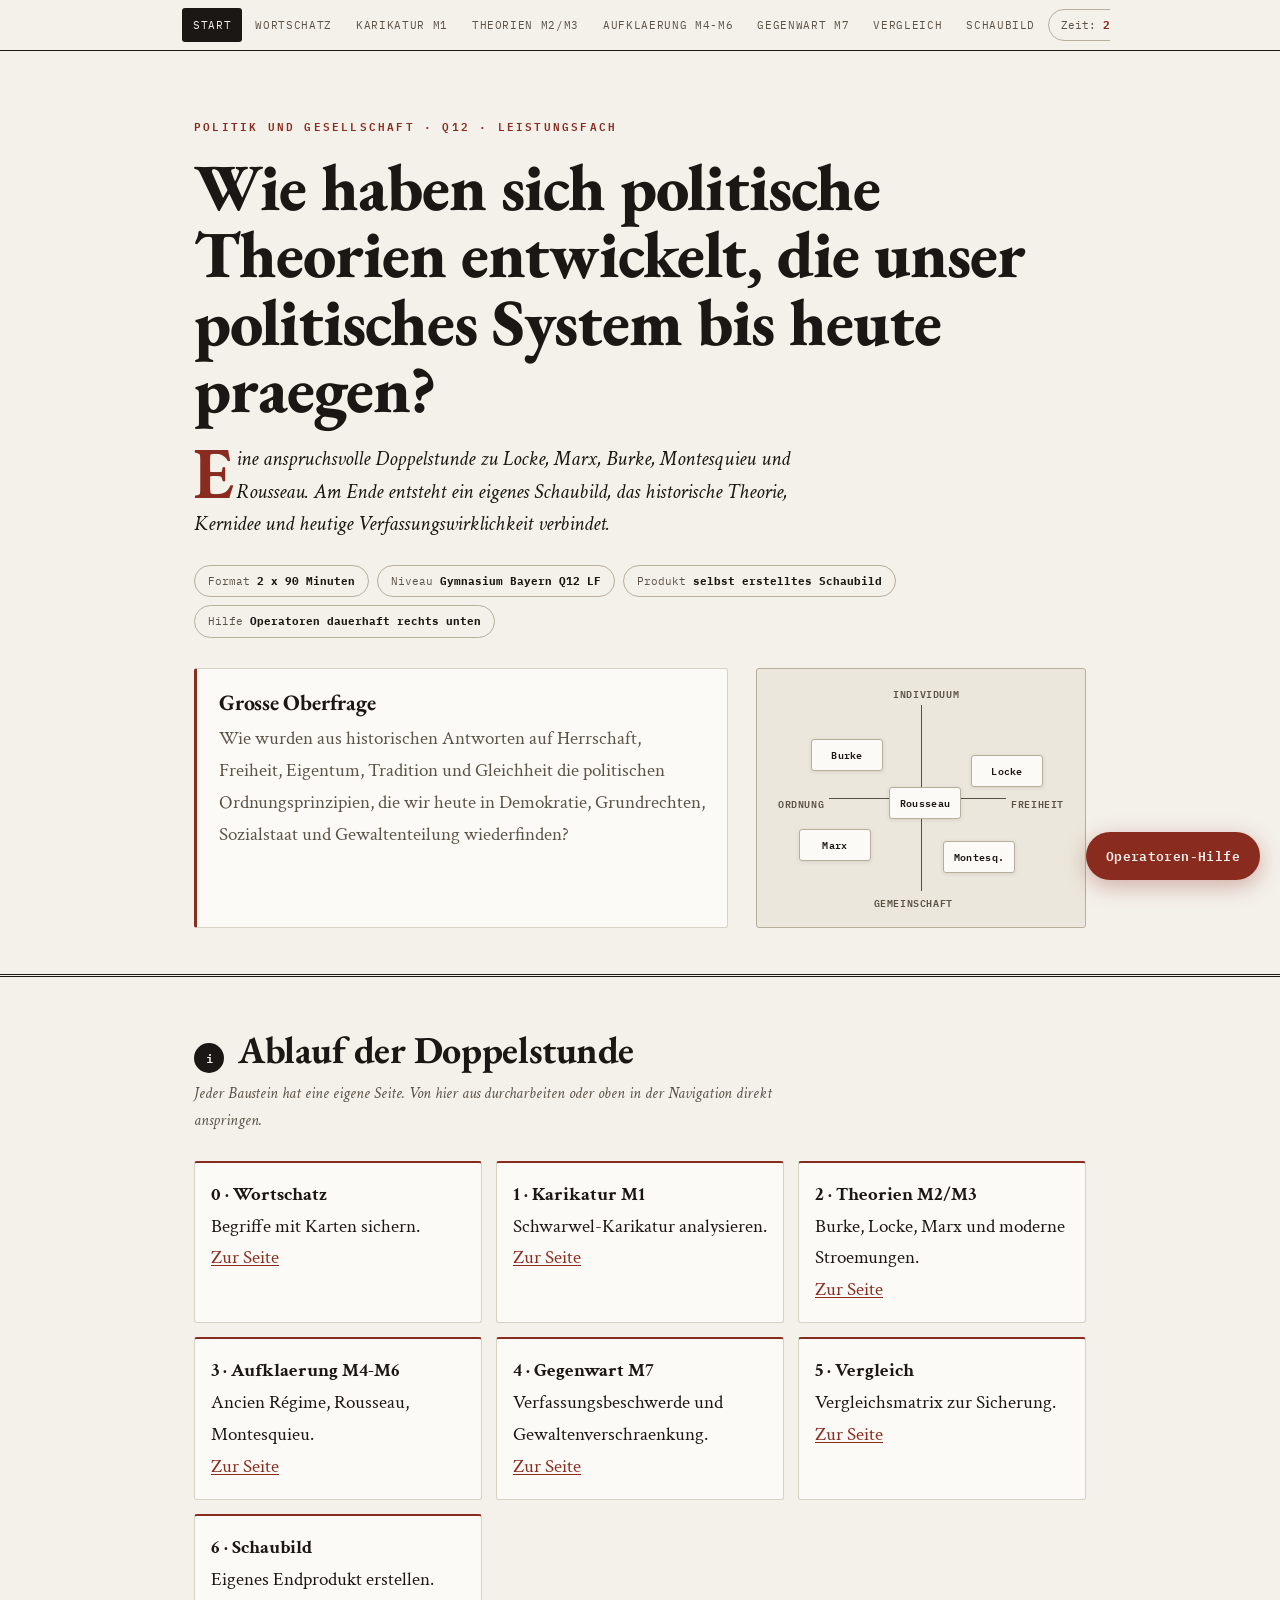
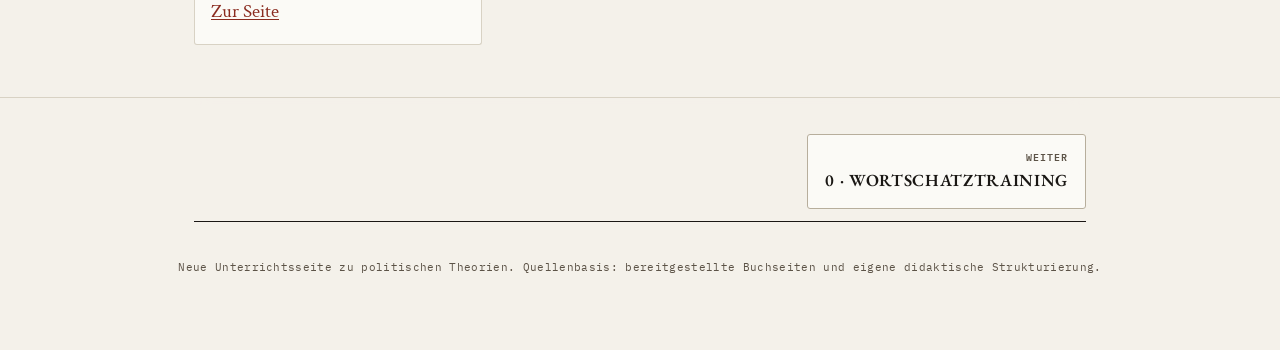
==== index.html @ 1f6deed0 "Add Schulbuch-based student tasks (M1-M7) and fix vocab flip Content: - Rebuild theory pages around " ====
<!DOCTYPE html>
<html lang="de">
<head>
<meta charset="UTF-8">
<meta name="viewport" content="width=device-width, initial-scale=1.0">
<link rel="preconnect" href="https://fonts.googleapis.com">
<link rel="preconnect" href="https://fonts.gstatic.com" crossorigin>
<link rel="stylesheet" href="https://fonts.googleapis.com/css2?family=Archivo:wght@500;600;700;800&family=Spectral:ital,wght@0,400;0,500;0,600;1,400&family=IBM+Plex+Mono:wght@400;500;600&display=swap">
<link rel="stylesheet" href="css/style.css">
<title>Politische Theorien - Start</title>
</head>
<body>
<div id="progress"></div>

<button class="op-toggle" id="opToggle" aria-expanded="false" aria-controls="opPanel">Operatoren-Hilfe</button>
<div class="op-panel" id="opPanel" role="dialog" aria-label="Operatoren-Hilfe">
  <button class="op-close" id="opClose" aria-label="Operatoren-Hilfe schließen">x</button>
  <h4>Operatoren: Was soll ich tun?</h4>
  <p class="op-intro">AFB I fragt Wissen ab, AFB II verlangt Erklaeren und Anwenden, AFB III verlangt ein begruendetes Urteil.</p>
  <div id="opList"></div>
</div>

<nav aria-label="Seitennavigation">
  <div class="nav-inner">
    <a href="index.html">Start</a>
    <a href="wortschatz.html">Wortschatz</a>
    <a href="aufhaenger.html">Karikatur M1</a>
    <a href="block1.html">Theorien M2/M3</a>
    <a href="aufklaerung.html">Aufklaerung M4-M6</a>
    <a href="block2.html">Gegenwart M7</a>
    <a href="vergleich.html">Vergleich</a>
    <a href="produkt.html">Schaubild</a>
    <span class="nav-clock">Zeit: <b>2 x 90 Min</b></span>
  </div>
</nav>

<header class="hero" id="start">
  <div class="wrap">
    <div class="eyebrow">Politik und Gesellschaft · Q12 · Leistungsfach</div>
    <h1>Wie haben sich politische Theorien entwickelt, die unser politisches System bis heute praegen?</h1>
    <p class="lede">Eine anspruchsvolle Doppelstunde zu Locke, Marx, Burke, Montesquieu und Rousseau. Am Ende entsteht ein eigenes Schaubild, das historische Theorie, Kernidee und heutige Verfassungswirklichkeit verbindet.</p>
    <div class="meta-row">
      <span class="chip">Format <b>2 x 90 Minuten</b></span>
      <span class="chip">Niveau <b>Gymnasium Bayern Q12 LF</b></span>
      <span class="chip">Produkt <b>selbst erstelltes Schaubild</b></span>
      <span class="chip">Hilfe <b>Operatoren dauerhaft rechts unten</b></span>
    </div>
    <div class="hero-grid">
      <div class="brief">
        <h2>Grosse Oberfrage</h2>
        <p>Wie wurden aus historischen Antworten auf Herrschaft, Freiheit, Eigentum, Tradition und Gleichheit die politischen Ordnungsprinzipien, die wir heute in Demokratie, Grundrechten, Sozialstaat und Gewaltenteilung wiederfinden?</p>
      </div>
      <div class="theory-compass" aria-label="Schaubild mit Spannungsfeldern politischer Theorie">
        <span class="axis x" aria-hidden="true"></span>
        <span class="axis y" aria-hidden="true"></span>
        <span class="axis-label left">Ordnung</span>
        <span class="axis-label right">Freiheit</span>
        <span class="axis-label top">Individuum</span>
        <span class="axis-label bottom">Gemeinschaft</span>
        <span class="thinker-dot dot-locke">Locke</span>
        <span class="thinker-dot dot-marx">Marx</span>
        <span class="thinker-dot dot-burke">Burke</span>
        <span class="thinker-dot dot-mont">Montesq.</span>
        <span class="thinker-dot dot-rousseau">Rousseau</span>
      </div>
    </div>
  </div>
</header>

<section id="ablauf">
  <div class="wrap">
    <div class="sec-head"><span class="sec-num">i</span><h2>Ablauf der Doppelstunde</h2></div>
    <p class="sec-sub">Jeder Baustein hat eine eigene Seite. Von hier aus durcharbeiten oder oben in der Navigation direkt anspringen.</p>
    <div class="product-list">
      <div><b>0 · Wortschatz</b><br>Begriffe mit Karten sichern.<br><a href="wortschatz.html">Zur Seite</a></div>
      <div><b>1 · Karikatur M1</b><br>Schwarwel-Karikatur analysieren.<br><a href="aufhaenger.html">Zur Seite</a></div>
      <div><b>2 · Theorien M2/M3</b><br>Burke, Locke, Marx und moderne Stroemungen.<br><a href="block1.html">Zur Seite</a></div>
      <div><b>3 · Aufklaerung M4-M6</b><br>Ancien Régime, Rousseau, Montesquieu.<br><a href="aufklaerung.html">Zur Seite</a></div>
      <div><b>4 · Gegenwart M7</b><br>Verfassungsbeschwerde und Gewaltenverschraenkung.<br><a href="block2.html">Zur Seite</a></div>
      <div><b>5 · Vergleich</b><br>Vergleichsmatrix zur Sicherung.<br><a href="vergleich.html">Zur Seite</a></div>
      <div><b>6 · Schaubild</b><br>Eigenes Endprodukt erstellen.<br><a href="produkt.html">Zur Seite</a></div>
    </div>
  </div>
</section>

<div class="wrap">
  <nav class="page-nav" aria-label="Seitenwechsel">
    <a class="next" href="wortschatz.html"><span class="pn-dir">Weiter</span><span class="pn-title">0 · Wortschatztraining</span></a>
  </nav>
</div>

<footer>
  Neue Unterrichtsseite zu politischen Theorien. Quellenbasis: bereitgestellte Buchseiten und eigene didaktische Strukturierung.
</footer>

<script src="js/main.js"></script>
</body>
</html>
---- css/style.css ----
@import url('https://fonts.googleapis.com/css2?family=EB+Garamond:ital,wght@0,400;0,500;0,600;0,700;0,800;1,400;1,500&family=Crimson+Text:ital,wght@0,400;0,600;0,700;1,400;1,600&family=IBM+Plex+Mono:wght@400;500;600&display=swap');

:root{
  /* Editorial Magazine — warm broadsheet palette */
  --paper:#f4f1ea;      /* newsprint cream */
  --blatt:#fbfaf6;      /* card white, warm */
  --ink:#1a1714;        /* warm near-black */
  --ink-soft:#5c5347;   /* warm muted (>=6:1 on paper) */
  --line:#d8d2c4;       /* hairline */
  --line-strong:#b7ae9c;
  --accent:#8a2b1f;     /* oxblood — editorial gravitas */
  --accent-soft:#a8574a;
  --steel:#2f2a24;      /* warm dark for tags */
  --dienst:#234a7a;     /* deep editorial blue — focus/info */
  --ok:#2f6146;
  --warn:#7a5a18;
  --shadow:rgba(26,23,20,.10);
  --r:3px;              /* crisp editorial radius */
  --r-lg:5px;
  --ease-out:cubic-bezier(.23,1,.32,1);
  --ease-in-out:cubic-bezier(.77,0,.175,1);
  --font-display:"EB Garamond",Georgia,"Times New Roman",serif;
  --font-body:"Crimson Text","EB Garamond",Georgia,serif;
  --font-mono:"IBM Plex Mono",ui-monospace,Menlo,monospace;
}
*{box-sizing:border-box}
html{scroll-behavior:smooth}
body{
  margin:0;
  background:var(--paper);
  color:var(--ink);
  font-family:var(--font-body);
  font-size:19px;
  line-height:1.68;
  -webkit-font-smoothing:antialiased;
  text-rendering:optimizeLegibility;
}
h1,h2,h3,h4{font-family:var(--font-display);font-weight:700}
button,nav,.chip,.eyebrow,.q-meta,.phase-tag,.mini-label,.operator-word{font-family:var(--font-mono)}
a{color:var(--accent);text-underline-offset:2px;text-decoration-thickness:1px}
a:focus-visible,button:focus-visible,textarea:focus-visible{outline:3px solid var(--dienst);outline-offset:3px}
.wrap{max-width:940px;margin:0 auto;padding:0 24px}
#progress{position:fixed;top:0;left:0;width:100%;height:3px;background:var(--accent);transform:scaleX(0);transform-origin:left;z-index:200}

nav{
  position:sticky;
  top:0;
  z-index:120;
  background:rgba(244,241,234,.94);
  backdrop-filter:blur(8px);
  border-bottom:1px solid var(--ink);
}
.nav-inner{max-width:940px;margin:0 auto;display:flex;gap:2px;overflow-x:auto;padding:8px 12px;align-items:center}
nav a{font-size:11px;letter-spacing:.06em;text-transform:uppercase;text-decoration:none;color:var(--ink-soft);white-space:nowrap;padding:8px 11px;border-radius:var(--r)}
nav a:hover{background:#eae5da;color:var(--ink)}
nav a.active{background:var(--ink);color:var(--paper)}
.nav-clock{margin-left:auto;border:1px solid var(--line-strong);border-radius:999px;padding:6px 12px;font-size:11px;color:var(--ink-soft);white-space:nowrap}
.nav-clock b{color:var(--accent)}

header.hero{padding:66px 0 46px;border-bottom:3px double var(--ink)}
.eyebrow{font-size:11px;letter-spacing:.2em;text-transform:uppercase;color:var(--accent);font-weight:600;margin-bottom:18px}
h1{font-size:clamp(38px,6.4vw,66px);line-height:1.02;letter-spacing:-.015em;margin:0 0 20px;font-weight:800;max-width:920px}
.lede{font-size:21px;line-height:1.55;color:var(--ink);max-width:660px;margin:0 0 24px;font-style:italic}
.lede::first-letter{initial-letter:2;-webkit-initial-letter:2;font-weight:700;font-style:normal;color:var(--accent);margin-right:.08em}
.meta-row{display:flex;flex-wrap:wrap;gap:8px;margin:24px 0}
.chip{font-size:11px;background:transparent;border:1px solid var(--line-strong);border-radius:999px;padding:6px 13px;color:var(--ink-soft)}
.chip b{color:var(--ink)}
.hero-grid{display:grid;grid-template-columns:minmax(0,1fr) 330px;gap:28px;align-items:stretch;margin-top:30px}
.brief{background:var(--blatt);border:1px solid var(--line);border-left:3px solid var(--accent);border-radius:var(--r);padding:22px}
.brief h2{font-size:22px;margin:0 0 8px}
.brief p{margin:0;color:var(--ink-soft)}
.theory-compass{
  background:#ece7dc;
  border:1px solid var(--line-strong);
  border-radius:var(--r);
  padding:18px;
  min-height:260px;
  position:relative;
}
.axis{position:absolute;background:var(--steel);opacity:.8}
.axis.x{left:36px;right:36px;top:50%;height:1px}
.axis.y{top:36px;bottom:36px;left:50%;width:1px}
.axis-label{position:absolute;font-family:var(--font-mono);font-size:10px;letter-spacing:.06em;text-transform:uppercase;font-weight:600;color:var(--ink-soft);background:#ece7dc;padding:2px 5px}
.axis-label.left{left:16px;top:48%}
.axis-label.right{right:16px;top:48%}
.axis-label.top{top:14px;left:40%}
.axis-label.bottom{bottom:14px;left:34%}
.thinker-dot{position:absolute;display:flex;align-items:center;justify-content:center;width:72px;height:32px;border-radius:var(--r);background:var(--blatt);border:1px solid var(--line-strong);font-family:var(--font-mono);font-size:10px;letter-spacing:.03em;font-weight:600;box-shadow:0 1px 4px var(--shadow)}
.dot-locke{right:42px;top:86px}
.dot-marx{left:42px;bottom:66px}
.dot-burke{left:54px;top:70px}
.dot-mont{right:70px;bottom:54px}
.dot-rousseau{left:132px;bottom:108px}

section{padding:52px 0;border-bottom:1px solid var(--line)}
.sec-head{display:flex;align-items:baseline;gap:14px;margin-bottom:8px}
.sec-num{font-family:var(--font-mono);font-weight:600;font-size:12px;color:var(--paper);background:var(--ink);border-radius:50%;width:30px;height:30px;display:inline-flex;align-items:center;justify-content:center;flex:0 0 auto}
h2{font-size:clamp(27px,4vw,38px);line-height:1.1;letter-spacing:-.01em;margin:0;font-weight:700}
.sec-sub{color:var(--ink-soft);font-size:16px;font-style:italic;margin:4px 0 26px;max-width:640px}
h3{font-size:22px;margin:30px 0 8px;font-weight:600}
p{margin:0 0 15px;max-width:68ch}
.pullquote{font-family:var(--font-display);font-style:italic;font-size:clamp(22px,3vw,30px);line-height:1.28;color:var(--ink);border-left:3px solid var(--accent);padding:4px 0 4px 22px;margin:26px 0;max-width:none}
.pullquote cite{display:block;font-style:normal;font-family:var(--font-mono);font-size:12px;letter-spacing:.04em;color:var(--ink-soft);margin-top:10px}
.source,.task,.product-box,.phase,.rubric{background:var(--blatt);border:1px solid var(--line);border-radius:var(--r);padding:22px;margin:22px 0}
.source{background:#ece7dc;border-left:3px solid var(--steel)}
.source-tag,.mini-label{display:inline-flex;align-items:center;gap:6px;font-size:10px;letter-spacing:.1em;text-transform:uppercase;font-weight:600;color:var(--paper);background:var(--steel);border-radius:var(--r);padding:3px 8px;margin-bottom:10px}
.source-tag.accent{background:var(--accent)}
.hook-grid{display:grid;grid-template-columns:1fr 1fr;gap:18px;margin:20px 0}
.hook-card{background:var(--blatt);border:1px solid var(--line);border-top:2px solid var(--accent);border-radius:var(--r);padding:18px}
.hook-card h3{font-size:19px;margin:0 0 6px}
.hook-card p{font-size:16px;color:var(--ink-soft)}

.vocab-grid{display:grid;grid-template-columns:repeat(auto-fit,minmax(220px,1fr));gap:12px;margin:20px 0}
.vcard{display:block;background:var(--blatt);border:1px solid var(--line);border-radius:var(--r);min-height:112px;cursor:pointer;perspective:900px}
.vcard-inner{display:block;position:relative;min-height:112px;transition:transform .45s var(--ease-in-out);transform-style:preserve-3d}
.vcard.flip .vcard-inner{transform:rotateY(180deg)}
.vface{position:absolute;inset:0;backface-visibility:hidden;padding:16px;display:flex;flex-direction:column;justify-content:center}
.vterm{font-family:var(--font-mono);font-weight:600;color:var(--steel)}
.vhint{font-family:var(--font-mono);font-size:12px;color:var(--ink-soft);margin-top:6px}
.vback{transform:rotateY(180deg);background:#ece7dc;border-radius:var(--r);font-size:15px}

.phase{display:grid;grid-template-columns:112px 1fr;gap:20px;align-items:flex-start}
.phase-time{font-family:var(--font-mono);font-weight:600;color:var(--paper);background:var(--accent);border-radius:var(--r);padding:10px;text-align:center}
.phase h3{margin:0 0 6px}
.phase p{font-size:16.5px;color:var(--ink-soft)}
.phase-tag{display:inline-block;background:#ece7dc;border:1px solid var(--line);border-radius:999px;padding:4px 9px;font-size:11px;font-weight:600;color:var(--ink-soft);margin:8px 6px 0 0}

.thinker-grid{display:grid;grid-template-columns:repeat(auto-fit,minmax(250px,1fr));gap:16px;margin:22px 0}
.thinker{background:var(--blatt);border:1px solid var(--line);border-radius:var(--r);padding:20px}
.thinker h3{margin:0 0 8px;font-size:20px}
.thinker ul{margin:0;padding-left:20px}
.thinker li{margin:6px 0;font-size:16px}
.claim{font-family:var(--font-mono);font-size:11px;font-weight:600;color:var(--paper);background:var(--dienst);border-radius:var(--r);padding:4px 8px;display:inline-block;margin-bottom:8px}

.task .q-meta{display:flex;gap:8px;align-items:center;flex-wrap:wrap;margin-bottom:10px}
.q-type{font-size:10px;letter-spacing:.1em;text-transform:uppercase;font-weight:600;color:var(--paper);background:var(--accent-soft);border-radius:var(--r);padding:3px 8px}
.q-type.afb3{background:var(--accent)}
.q-type.schaubild{background:var(--ok)}
.q-pts{font-size:12px;color:var(--ink-soft);font-family:var(--font-mono)}
.qtext{font-weight:600;font-size:19px;margin-bottom:12px}
.qtext .sub{display:block;font-weight:400;font-size:16px;color:var(--ink-soft);margin-top:4px;font-style:italic}
textarea{width:100%;min-height:112px;border:1px solid var(--line-strong);border-radius:var(--r);background:#fdfcf9;color:var(--ink);padding:12px;font:17px/1.55 var(--font-body);resize:vertical}
.ta-meter{font-family:var(--font-mono);font-size:12px;color:var(--ink-soft);display:flex;justify-content:space-between;gap:12px;margin-top:7px}
.ta-bar{height:4px;background:var(--line);border-radius:99px;overflow:hidden;flex:1;max-width:220px;margin-top:7px}
.ta-bar i{display:block;height:100%;background:var(--accent);transform:scaleX(0);transform-origin:left;transition:transform .2s var(--ease-out)}
.btn{border:1px solid var(--ink);border-radius:var(--r);background:var(--ink);color:var(--paper);font-family:var(--font-mono);font-size:12px;letter-spacing:.04em;font-weight:600;cursor:pointer;padding:11px 17px;margin-top:12px;min-height:44px;transition:transform .16s var(--ease-out),background-color .15s ease,color .15s ease}
.btn:hover{background:transparent;color:var(--ink)}
.btn:active:not(:disabled){transform:scale(.97)}
.btn:disabled{background:var(--line);border-color:var(--line);color:#8a8375;cursor:not-allowed}
.btn.ghost{background:transparent;color:var(--ink);border:1px solid var(--ink)}
.btn.ghost:hover{background:var(--ink);color:var(--paper)}
.reveal{display:none;margin-top:14px;border-top:1px dashed var(--line-strong);padding:14px;background:#f3efe6;border-radius:0 0 var(--r) var(--r);font-size:16px}
.reveal.show{display:block;animation:fade .25s var(--ease-out)}
.diff{border-top:1px dashed var(--line-strong);margin-top:14px;padding-top:12px}
.diff-row{display:flex;flex-wrap:wrap;gap:8px}
.diff-btn{border:1px solid var(--line-strong);background:#f3efe6;border-radius:var(--r);padding:9px 12px;min-height:44px;cursor:pointer;font-family:var(--font-mono);font-size:12px;font-weight:600;color:var(--steel)}
.diff-body{display:none;background:#ece7dc;border-radius:var(--r);padding:12px;margin-top:8px;font-size:15.5px}
.diff-body.show{display:block}

.matrix{overflow-x:auto;border:1px solid var(--line-strong);border-radius:var(--r);background:var(--blatt);margin:20px 0}
table{border-collapse:collapse;width:100%;min-width:760px;font-size:15px}
th,td{padding:12px 14px;border-bottom:1px solid var(--line);vertical-align:top;text-align:left}
th{font-family:var(--font-mono);font-size:11px;letter-spacing:.05em;text-transform:uppercase;background:#ece7dc;border-bottom:2px solid var(--ink)}
tr:last-child td{border-bottom:none}
td:first-child{font-family:var(--font-mono);font-weight:600;color:var(--accent)}

.product-box{border-color:var(--ok);border-left:3px solid var(--ok);background:#eef4ee}
.product-box h3{margin-top:0}
.product-list{display:grid;grid-template-columns:repeat(auto-fit,minmax(220px,1fr));gap:14px;margin:16px 0 0}
.product-list div{background:var(--blatt);border:1px solid var(--line);border-top:2px solid var(--accent);border-radius:var(--r);padding:16px}
.rubric-grid{display:grid;grid-template-columns:repeat(auto-fit,minmax(210px,1fr));gap:14px}
.rubric h3{margin-top:0}
.rubric-card{background:#ece7dc;border:1px solid var(--line);border-radius:var(--r);padding:16px}
.rubric-card b{font-family:var(--font-mono);color:var(--steel)}

.page-nav{display:flex;justify-content:space-between;gap:12px;flex-wrap:wrap;padding:36px 0 12px}
.page-nav a{display:inline-flex;flex-direction:column;gap:2px;text-decoration:none;border:1px solid var(--line-strong);border-radius:var(--r);background:var(--blatt);padding:13px 17px;min-width:180px;max-width:48%;transition:border-color .15s ease,background-color .15s ease}
.page-nav a:hover{border-color:var(--ink);background:#f3efe6}
.page-nav a.next{margin-left:auto;text-align:right;align-items:flex-end}
.page-nav .pn-dir{font-family:var(--font-mono);font-size:10px;font-weight:600;letter-spacing:.1em;text-transform:uppercase;color:var(--ink-soft)}
.page-nav .pn-title{font-family:var(--font-display);font-weight:600;font-size:17px;color:var(--ink)}

.op-toggle{position:fixed;right:20px;bottom:20px;z-index:180;background:var(--accent);color:var(--paper);border:none;border-radius:999px;padding:13px 20px;min-height:48px;font-weight:600;font-size:13px;letter-spacing:.03em;cursor:pointer;box-shadow:0 6px 22px rgba(138,43,31,.34);display:flex;align-items:center;gap:8px}
.op-toggle:active{transform:scale(.97)}
.op-panel{position:fixed;right:14px;bottom:78px;width:min(380px,calc(100vw - 28px));max-height:66vh;overflow:auto;background:var(--blatt);border:1px solid var(--line-strong);border-radius:var(--r-lg);box-shadow:0 12px 40px rgba(26,23,20,.26);padding:20px;z-index:170;display:none}
.op-panel.show{display:block;animation:popIn .2s var(--ease-out)}
.op-close{position:absolute;right:12px;top:10px;border:none;background:transparent;font-size:22px;line-height:1;cursor:pointer;color:var(--ink-soft)}
.op-panel h4{font-family:var(--font-display);font-size:19px;margin:0 32px 4px 0}
.op-intro{font-size:14px;color:var(--ink-soft);margin:0 0 12px}
.op-item{border-top:1px solid var(--line);padding:10px 0}
.op-name{font-family:var(--font-mono);font-weight:600;color:var(--accent);font-size:13px}
.op-afb{font-family:var(--font-mono);font-size:10px;background:var(--dienst);color:var(--paper);border-radius:var(--r);padding:2px 6px;margin-left:6px}
.op-def{font-size:14px;margin:4px 0 0}

footer{padding:36px 0 74px;text-align:center;color:var(--ink-soft);font-family:var(--font-mono);font-size:11px;letter-spacing:.03em}
@keyframes fade{from{opacity:0;transform:translateY(-4px)}to{opacity:1;transform:none}}
@keyframes popIn{from{opacity:0;transform:scale(.96)}to{opacity:1;transform:none}}
@media(max-width:760px){
  .wrap{padding:0 18px}
  body{font-size:18px}
  header.hero{padding:44px 0 34px}
  .hero-grid,.hook-grid,.phase{grid-template-columns:1fr}
  .theory-compass{min-height:300px}
  .phase-time{text-align:left}
  .op-toggle{left:16px;right:16px;justify-content:center}
  .op-panel{left:14px;right:14px;width:auto}
  .page-nav a{max-width:100%}
}
@media(prefers-reduced-motion:reduce){
  *{animation:none!important;transition:none!important;scroll-behavior:auto!important}
}
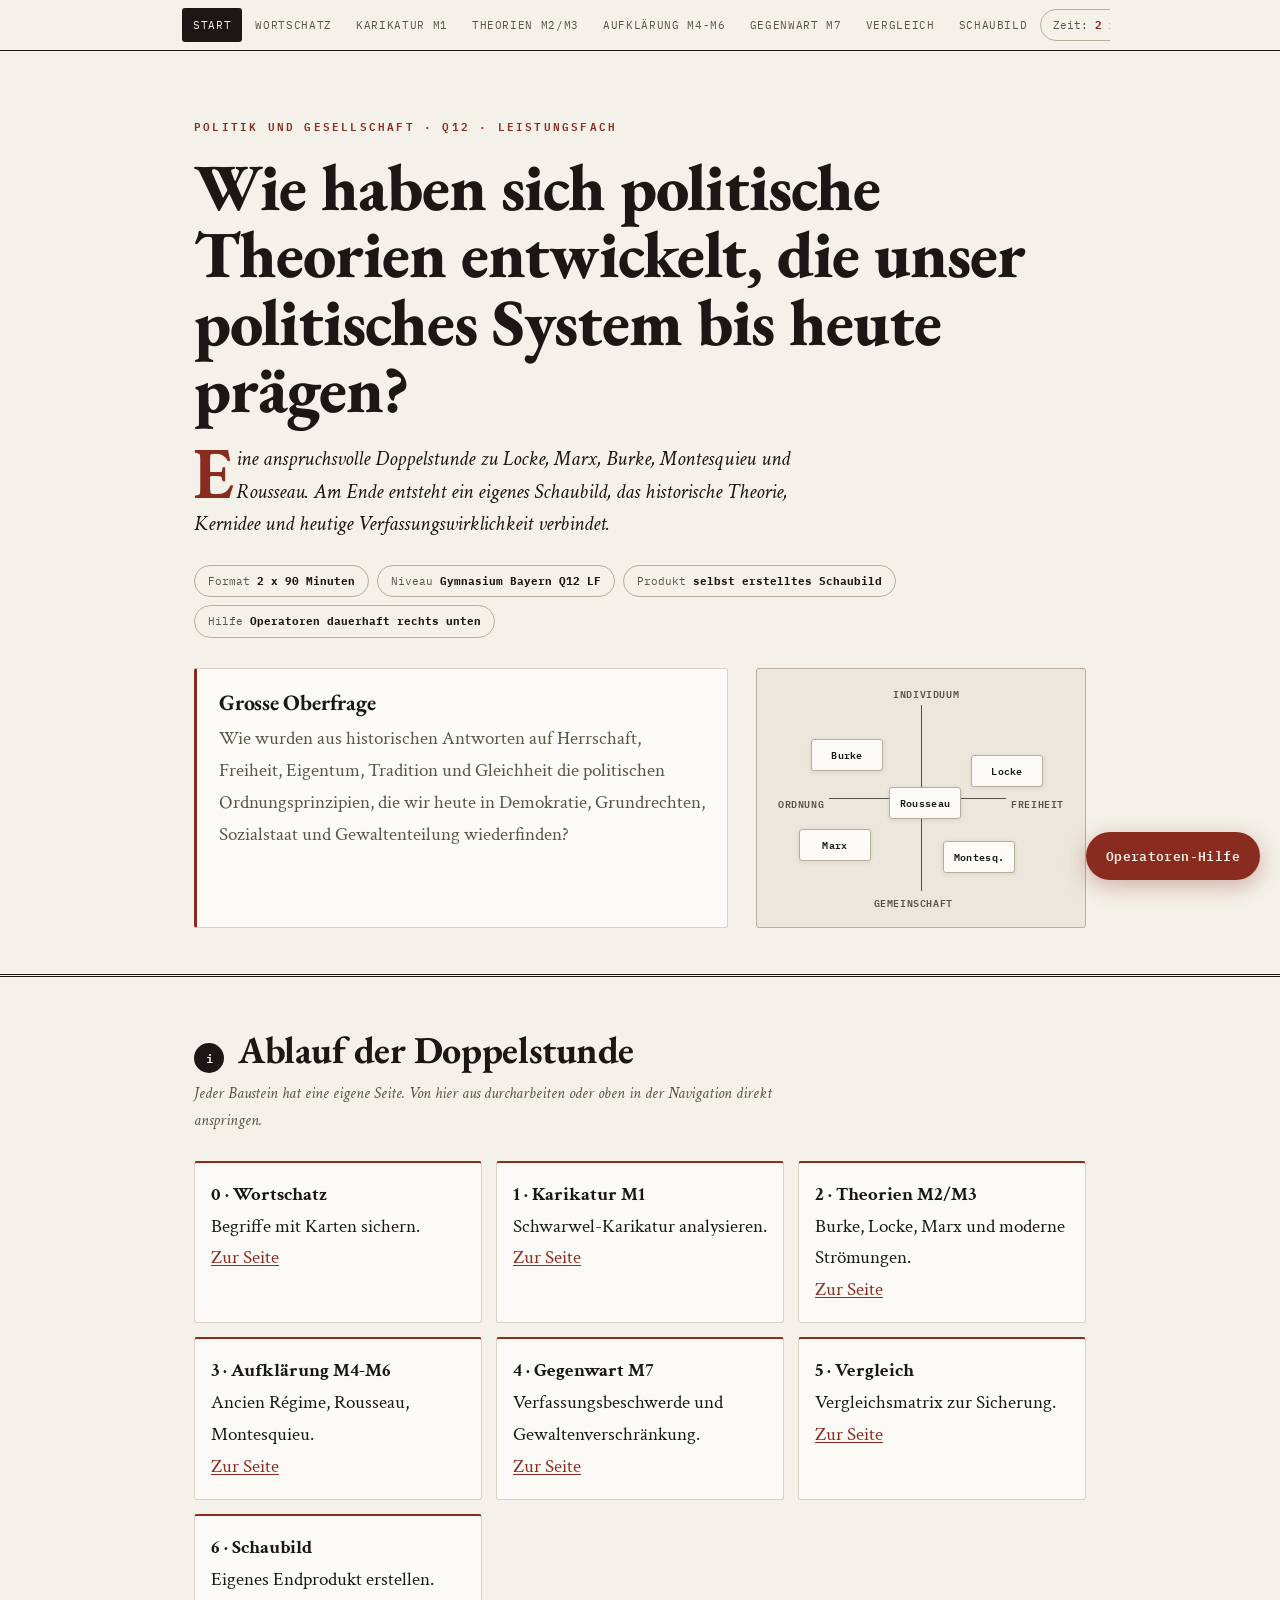
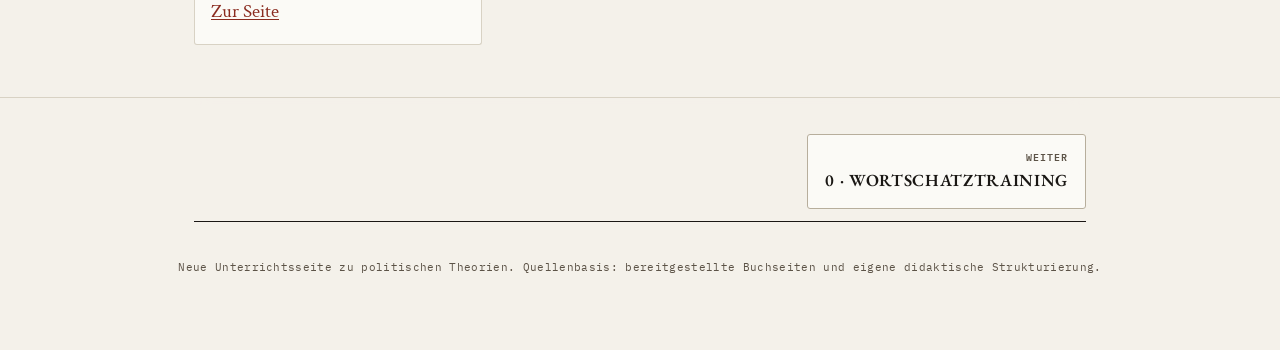
==== commit 19599a7f: "Add source images (M1-M7) cropped from book pages Cut caricature, theorist portraits, Occupy photo a" ====
--- a/index.html
+++ b/index.html
@@ -16,7 +16,7 @@
 <div class="op-panel" id="opPanel" role="dialog" aria-label="Operatoren-Hilfe">
   <button class="op-close" id="opClose" aria-label="Operatoren-Hilfe schließen">x</button>
   <h4>Operatoren: Was soll ich tun?</h4>
-  <p class="op-intro">AFB I fragt Wissen ab, AFB II verlangt Erklaeren und Anwenden, AFB III verlangt ein begruendetes Urteil.</p>
+  <p class="op-intro">AFB I fragt Wissen ab, AFB II verlangt Erklären und Anwenden, AFB III verlangt ein begründetes Urteil.</p>
   <div id="opList"></div>
 </div>
 
@@ -26,7 +26,7 @@
     <a href="wortschatz.html">Wortschatz</a>
     <a href="aufhaenger.html">Karikatur M1</a>
     <a href="block1.html">Theorien M2/M3</a>
-    <a href="aufklaerung.html">Aufklaerung M4-M6</a>
+    <a href="aufklaerung.html">Aufklärung M4-M6</a>
     <a href="block2.html">Gegenwart M7</a>
     <a href="vergleich.html">Vergleich</a>
     <a href="produkt.html">Schaubild</a>
@@ -37,7 +37,7 @@
 <header class="hero" id="start">
   <div class="wrap">
     <div class="eyebrow">Politik und Gesellschaft · Q12 · Leistungsfach</div>
-    <h1>Wie haben sich politische Theorien entwickelt, die unser politisches System bis heute praegen?</h1>
+    <h1>Wie haben sich politische Theorien entwickelt, die unser politisches System bis heute prägen?</h1>
     <p class="lede">Eine anspruchsvolle Doppelstunde zu Locke, Marx, Burke, Montesquieu und Rousseau. Am Ende entsteht ein eigenes Schaubild, das historische Theorie, Kernidee und heutige Verfassungswirklichkeit verbindet.</p>
     <div class="meta-row">
       <span class="chip">Format <b>2 x 90 Minuten</b></span>
@@ -74,9 +74,9 @@
     <div class="product-list">
       <div><b>0 · Wortschatz</b><br>Begriffe mit Karten sichern.<br><a href="wortschatz.html">Zur Seite</a></div>
       <div><b>1 · Karikatur M1</b><br>Schwarwel-Karikatur analysieren.<br><a href="aufhaenger.html">Zur Seite</a></div>
-      <div><b>2 · Theorien M2/M3</b><br>Burke, Locke, Marx und moderne Stroemungen.<br><a href="block1.html">Zur Seite</a></div>
-      <div><b>3 · Aufklaerung M4-M6</b><br>Ancien Régime, Rousseau, Montesquieu.<br><a href="aufklaerung.html">Zur Seite</a></div>
-      <div><b>4 · Gegenwart M7</b><br>Verfassungsbeschwerde und Gewaltenverschraenkung.<br><a href="block2.html">Zur Seite</a></div>
+      <div><b>2 · Theorien M2/M3</b><br>Burke, Locke, Marx und moderne Strömungen.<br><a href="block1.html">Zur Seite</a></div>
+      <div><b>3 · Aufklärung M4-M6</b><br>Ancien Régime, Rousseau, Montesquieu.<br><a href="aufklaerung.html">Zur Seite</a></div>
+      <div><b>4 · Gegenwart M7</b><br>Verfassungsbeschwerde und Gewaltenverschränkung.<br><a href="block2.html">Zur Seite</a></div>
       <div><b>5 · Vergleich</b><br>Vergleichsmatrix zur Sicherung.<br><a href="vergleich.html">Zur Seite</a></div>
       <div><b>6 · Schaubild</b><br>Eigenes Endprodukt erstellen.<br><a href="produkt.html">Zur Seite</a></div>
     </div>
--- a/css/style.css
+++ b/css/style.css
@@ -105,6 +105,14 @@
 .source{background:#ece7dc;border-left:3px solid var(--steel)}
 .source-tag,.mini-label{display:inline-flex;align-items:center;gap:6px;font-size:10px;letter-spacing:.1em;text-transform:uppercase;font-weight:600;color:var(--paper);background:var(--steel);border-radius:var(--r);padding:3px 8px;margin-bottom:10px}
 .source-tag.accent{background:var(--accent)}
+figure.q-fig{margin:22px 0;background:var(--blatt);border:1px solid var(--line);border-radius:var(--r);padding:14px}
+figure.q-fig img{display:block;width:100%;height:auto;border:1px solid var(--line);border-radius:var(--r);background:#fff}
+figure.q-fig.portrait{max-width:300px}
+figure.q-fig figcaption{font-family:var(--font-mono);font-size:11px;letter-spacing:.03em;color:var(--ink-soft);margin-top:9px;line-height:1.4}
+figure.q-fig figcaption b{color:var(--ink)}
+.fig-row{display:flex;gap:16px;flex-wrap:wrap;margin:22px 0}
+.fig-row figure.q-fig{flex:1;min-width:200px;margin:0}
+.fig-row figure.q-fig img{aspect-ratio:auto}
 .hook-grid{display:grid;grid-template-columns:1fr 1fr;gap:18px;margin:20px 0}
 .hook-card{background:var(--blatt);border:1px solid var(--line);border-top:2px solid var(--accent);border-radius:var(--r);padding:18px}
 .hook-card h3{font-size:19px;margin:0 0 6px}
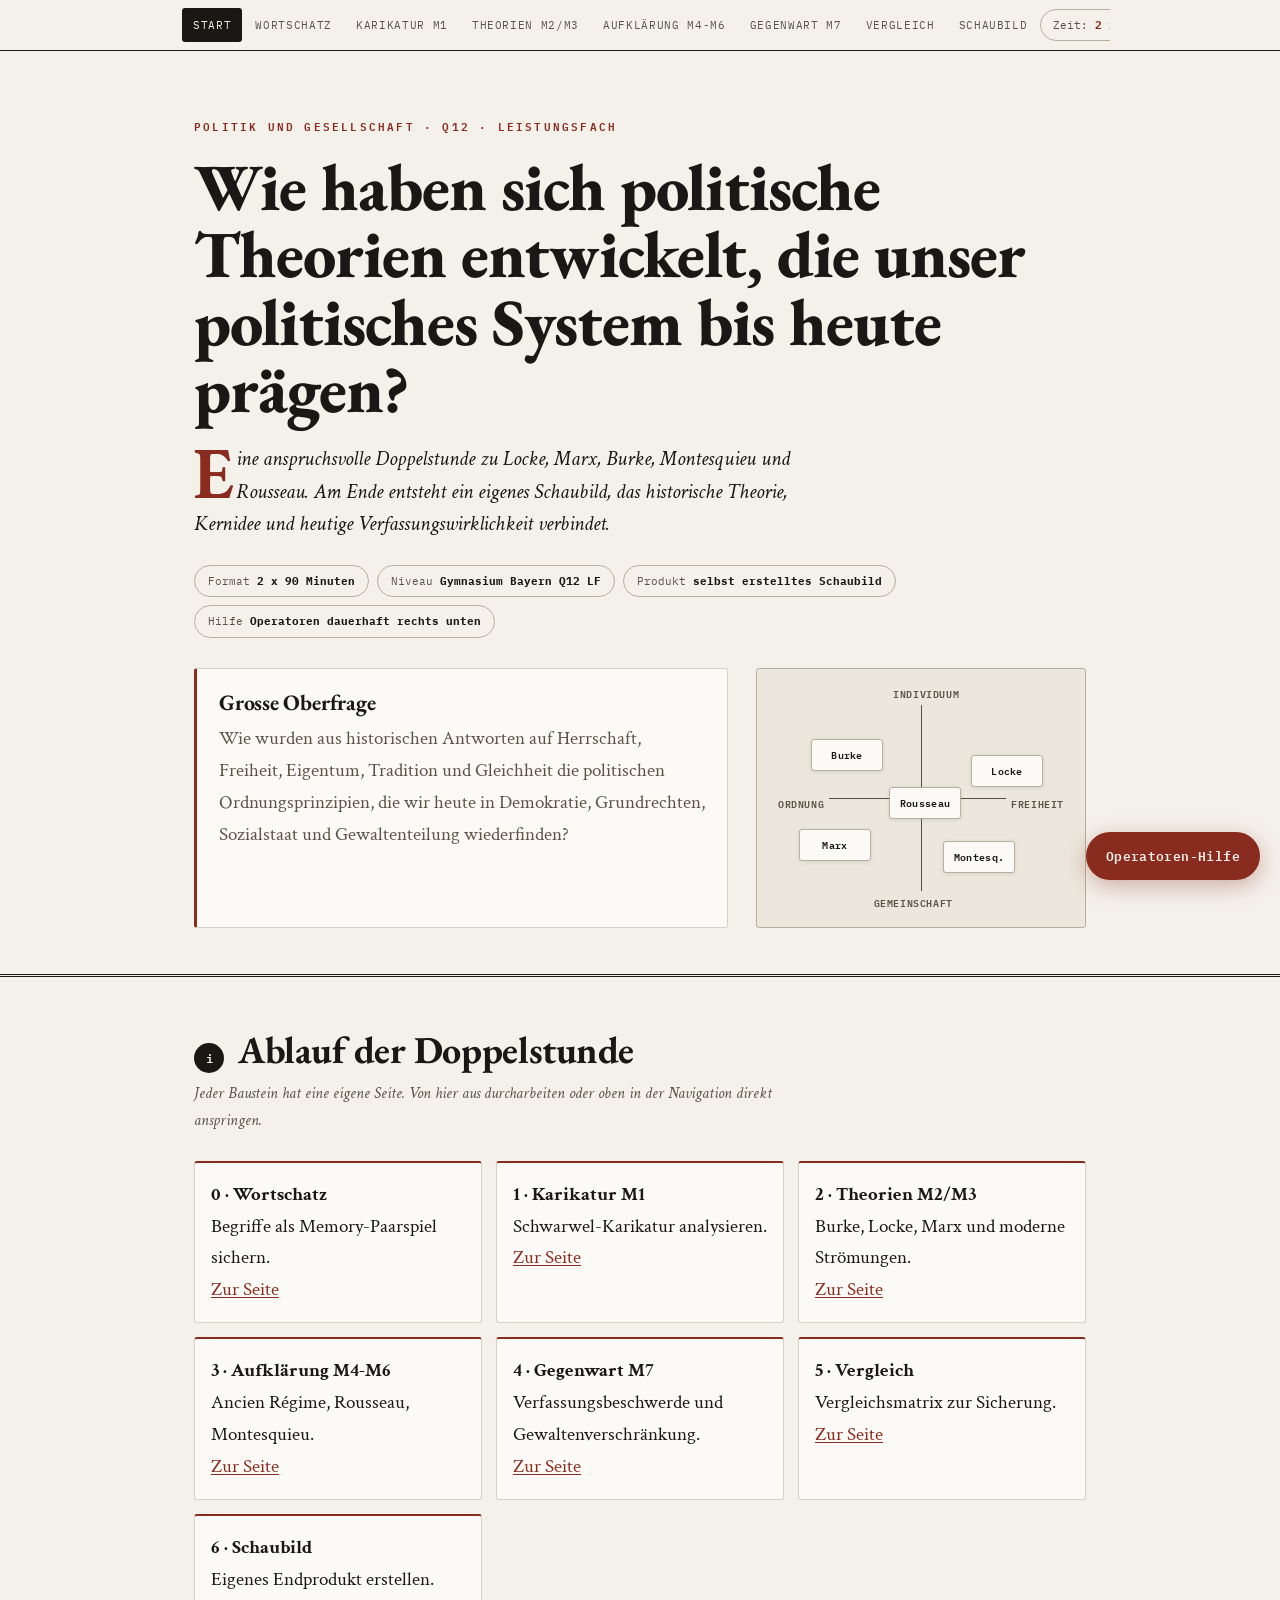
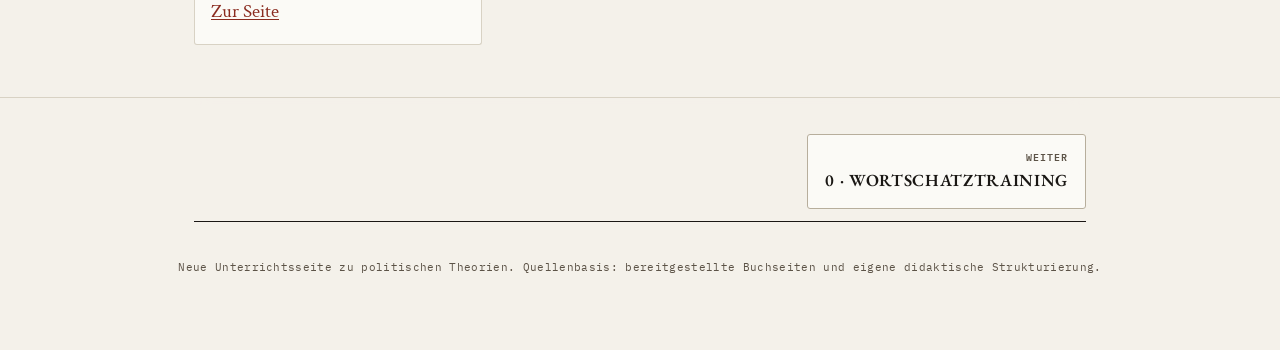
==== commit a8fb62d7: "Rework tasks: Memory vocab, page refs, solo work, speed-dating at end - Wortschatz: replace flip car" ====
--- a/index.html
+++ b/index.html
@@ -72,7 +72,7 @@
     <div class="sec-head"><span class="sec-num">i</span><h2>Ablauf der Doppelstunde</h2></div>
     <p class="sec-sub">Jeder Baustein hat eine eigene Seite. Von hier aus durcharbeiten oder oben in der Navigation direkt anspringen.</p>
     <div class="product-list">
-      <div><b>0 · Wortschatz</b><br>Begriffe mit Karten sichern.<br><a href="wortschatz.html">Zur Seite</a></div>
+      <div><b>0 · Wortschatz</b><br>Begriffe als Memory-Paarspiel sichern.<br><a href="wortschatz.html">Zur Seite</a></div>
       <div><b>1 · Karikatur M1</b><br>Schwarwel-Karikatur analysieren.<br><a href="aufhaenger.html">Zur Seite</a></div>
       <div><b>2 · Theorien M2/M3</b><br>Burke, Locke, Marx und moderne Strömungen.<br><a href="block1.html">Zur Seite</a></div>
       <div><b>3 · Aufklärung M4-M6</b><br>Ancien Régime, Rousseau, Montesquieu.<br><a href="aufklaerung.html">Zur Seite</a></div>
--- a/css/style.css
+++ b/css/style.css
@@ -127,6 +127,21 @@
 .vhint{font-family:var(--font-mono);font-size:12px;color:var(--ink-soft);margin-top:6px}
 .vback{transform:rotateY(180deg);background:#ece7dc;border-radius:var(--r);font-size:15px}
 
+/* Wortschatz-Memory */
+.mem-grid{display:grid;grid-template-columns:repeat(auto-fill,minmax(150px,1fr));gap:12px;margin:16px 0}
+.mcard{background:var(--blatt);border:1px solid var(--line);border-radius:var(--r);min-height:128px;cursor:pointer;perspective:900px}
+.mcard-inner{position:relative;display:block;width:100%;min-height:128px;transition:transform .4s var(--ease-in-out);transform-style:preserve-3d}
+.mcard.flip .mcard-inner{transform:rotateY(180deg)}
+.mface{position:absolute;inset:0;backface-visibility:hidden;padding:14px;display:flex;flex-direction:column;justify-content:center;border-radius:var(--r);overflow:auto}
+.mfront{align-items:center;font-family:var(--font-mono);font-weight:600;font-size:28px;color:var(--paper);background:var(--steel)}
+.mback{transform:rotateY(180deg);background:#ece7dc;font-size:13.5px;line-height:1.45}
+.mback.term{font-family:var(--font-mono);font-weight:600;font-size:17px;color:var(--accent);justify-content:flex-start}
+.mcard.done{cursor:default}
+.mcard.done .mback{box-shadow:inset 0 0 0 2px var(--ok)}
+.mem-status{font-family:var(--font-mono);font-size:14px;color:var(--ink-soft);margin:6px 0 0}
+.mem-status.mem-win{color:var(--ok);font-weight:600}
+#memRestart{margin-top:14px}
+
 .phase{display:grid;grid-template-columns:112px 1fr;gap:20px;align-items:flex-start}
 .phase-time{font-family:var(--font-mono);font-weight:600;color:var(--paper);background:var(--accent);border-radius:var(--r);padding:10px;text-align:center}
 .phase h3{margin:0 0 6px}
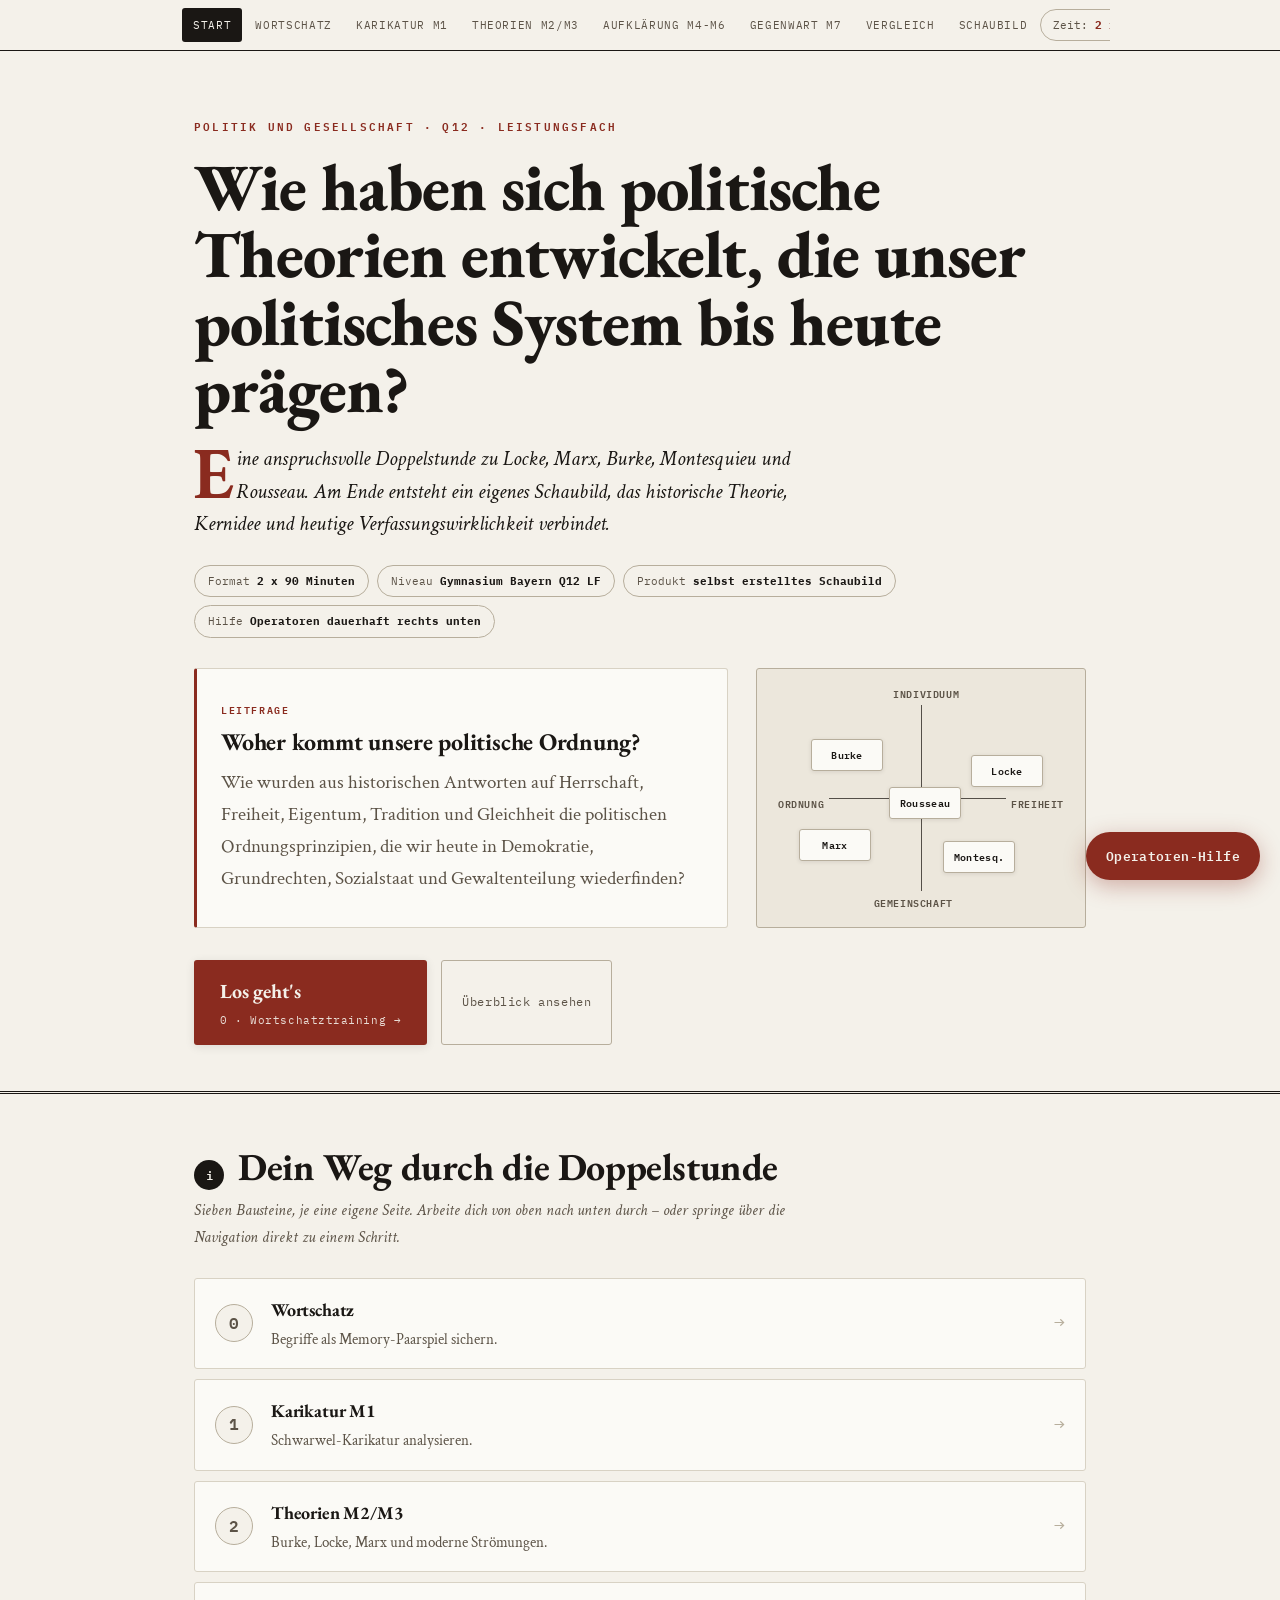
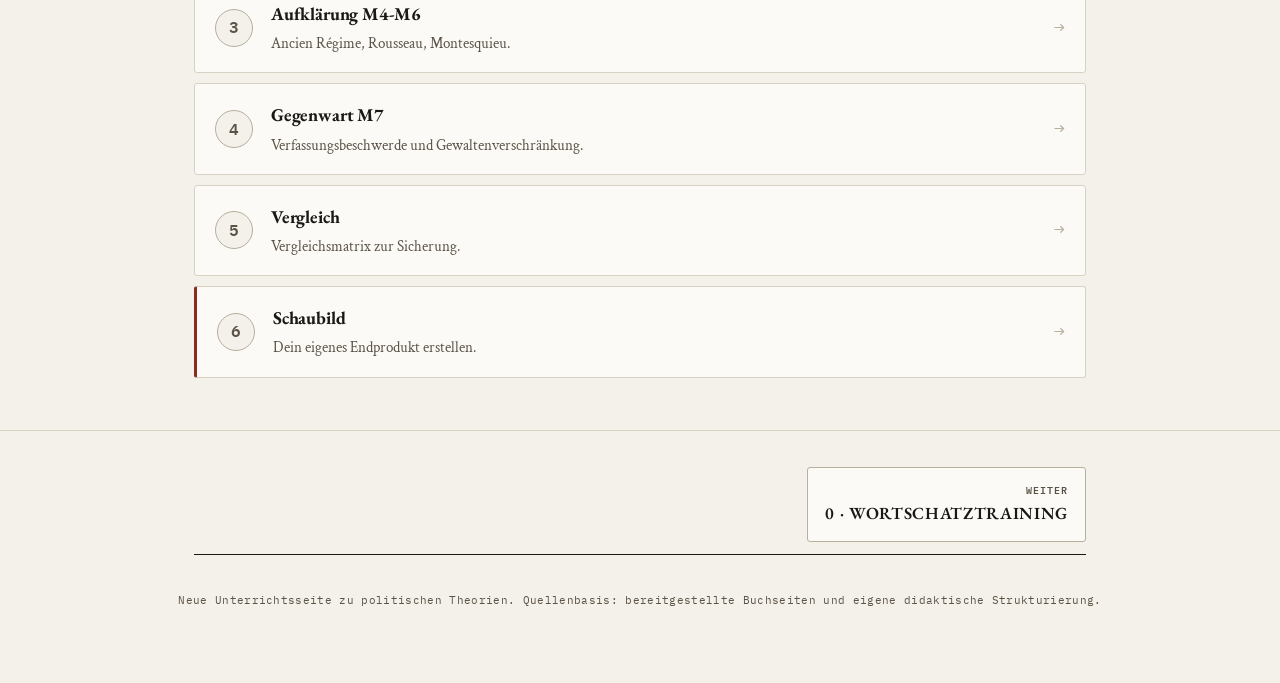
==== commit 3fc042c7: "Wortschatz: glossary first, Memory as comprehension check Step 1 lists all ten terms with explanatio" ====
--- a/index.html
+++ b/index.html
@@ -47,7 +47,8 @@
     </div>
     <div class="hero-grid">
       <div class="brief">
-        <h2>Grosse Oberfrage</h2>
+        <span class="brief-tag">Leitfrage</span>
+        <h2>Woher kommt unsere politische Ordnung?</h2>
         <p>Wie wurden aus historischen Antworten auf Herrschaft, Freiheit, Eigentum, Tradition und Gleichheit die politischen Ordnungsprinzipien, die wir heute in Demokratie, Grundrechten, Sozialstaat und Gewaltenteilung wiederfinden?</p>
       </div>
       <div class="theory-compass" aria-label="Schaubild mit Spannungsfeldern politischer Theorie">
@@ -64,22 +65,29 @@
         <span class="thinker-dot dot-rousseau">Rousseau</span>
       </div>
     </div>
+    <div class="hero-cta">
+      <a class="btn-start" href="wortschatz.html">
+        <span class="bs-label">Los geht's</span>
+        <span class="bs-sub">0 · Wortschatztraining <span class="bs-arrow" aria-hidden="true">&rarr;</span></span>
+      </a>
+      <a class="btn-ghost" href="#ablauf">Überblick ansehen</a>
+    </div>
   </div>
 </header>
 
 <section id="ablauf">
   <div class="wrap">
-    <div class="sec-head"><span class="sec-num">i</span><h2>Ablauf der Doppelstunde</h2></div>
-    <p class="sec-sub">Jeder Baustein hat eine eigene Seite. Von hier aus durcharbeiten oder oben in der Navigation direkt anspringen.</p>
-    <div class="product-list">
-      <div><b>0 · Wortschatz</b><br>Begriffe als Memory-Paarspiel sichern.<br><a href="wortschatz.html">Zur Seite</a></div>
-      <div><b>1 · Karikatur M1</b><br>Schwarwel-Karikatur analysieren.<br><a href="aufhaenger.html">Zur Seite</a></div>
-      <div><b>2 · Theorien M2/M3</b><br>Burke, Locke, Marx und moderne Strömungen.<br><a href="block1.html">Zur Seite</a></div>
-      <div><b>3 · Aufklärung M4-M6</b><br>Ancien Régime, Rousseau, Montesquieu.<br><a href="aufklaerung.html">Zur Seite</a></div>
-      <div><b>4 · Gegenwart M7</b><br>Verfassungsbeschwerde und Gewaltenverschränkung.<br><a href="block2.html">Zur Seite</a></div>
-      <div><b>5 · Vergleich</b><br>Vergleichsmatrix zur Sicherung.<br><a href="vergleich.html">Zur Seite</a></div>
-      <div><b>6 · Schaubild</b><br>Eigenes Endprodukt erstellen.<br><a href="produkt.html">Zur Seite</a></div>
-    </div>
+    <div class="sec-head"><span class="sec-num">i</span><h2>Dein Weg durch die Doppelstunde</h2></div>
+    <p class="sec-sub">Sieben Bausteine, je eine eigene Seite. Arbeite dich von oben nach unten durch – oder springe über die Navigation direkt zu einem Schritt.</p>
+    <ol class="roadmap">
+      <li><a href="wortschatz.html"><span class="rm-num">0</span><span class="rm-body"><b>Wortschatz</b><span class="rm-desc">Begriffe als Memory-Paarspiel sichern.</span></span><span class="rm-go" aria-hidden="true">&rarr;</span></a></li>
+      <li><a href="aufhaenger.html"><span class="rm-num">1</span><span class="rm-body"><b>Karikatur M1</b><span class="rm-desc">Schwarwel-Karikatur analysieren.</span></span><span class="rm-go" aria-hidden="true">&rarr;</span></a></li>
+      <li><a href="block1.html"><span class="rm-num">2</span><span class="rm-body"><b>Theorien M2/M3</b><span class="rm-desc">Burke, Locke, Marx und moderne Strömungen.</span></span><span class="rm-go" aria-hidden="true">&rarr;</span></a></li>
+      <li><a href="aufklaerung.html"><span class="rm-num">3</span><span class="rm-body"><b>Aufklärung M4-M6</b><span class="rm-desc">Ancien Régime, Rousseau, Montesquieu.</span></span><span class="rm-go" aria-hidden="true">&rarr;</span></a></li>
+      <li><a href="block2.html"><span class="rm-num">4</span><span class="rm-body"><b>Gegenwart M7</b><span class="rm-desc">Verfassungsbeschwerde und Gewaltenverschränkung.</span></span><span class="rm-go" aria-hidden="true">&rarr;</span></a></li>
+      <li><a href="vergleich.html"><span class="rm-num">5</span><span class="rm-body"><b>Vergleich</b><span class="rm-desc">Vergleichsmatrix zur Sicherung.</span></span><span class="rm-go" aria-hidden="true">&rarr;</span></a></li>
+      <li class="rm-final"><a href="produkt.html"><span class="rm-num">6</span><span class="rm-body"><b>Schaubild</b><span class="rm-desc">Dein eigenes Endprodukt erstellen.</span></span><span class="rm-go" aria-hidden="true">&rarr;</span></a></li>
+    </ol>
   </div>
 </section>
 
--- a/css/style.css
+++ b/css/style.css
@@ -66,9 +66,21 @@
 .chip{font-size:11px;background:transparent;border:1px solid var(--line-strong);border-radius:999px;padding:6px 13px;color:var(--ink-soft)}
 .chip b{color:var(--ink)}
 .hero-grid{display:grid;grid-template-columns:minmax(0,1fr) 330px;gap:28px;align-items:stretch;margin-top:30px}
-.brief{background:var(--blatt);border:1px solid var(--line);border-left:3px solid var(--accent);border-radius:var(--r);padding:22px}
-.brief h2{font-size:22px;margin:0 0 8px}
+.brief{background:var(--blatt);border:1px solid var(--line);border-left:3px solid var(--accent);border-radius:var(--r);padding:24px}
+.brief-tag{display:inline-block;font-family:var(--font-mono);font-size:10px;font-weight:600;letter-spacing:.16em;text-transform:uppercase;color:var(--accent);margin-bottom:10px}
+.brief h2{font-size:24px;line-height:1.15;margin:0 0 12px}
 .brief p{margin:0;color:var(--ink-soft)}
+
+/* hero call-to-action */
+.hero-cta{display:flex;flex-wrap:wrap;align-items:stretch;gap:14px;margin-top:32px}
+.btn-start{display:inline-flex;flex-direction:column;gap:3px;text-decoration:none;background:var(--accent);color:var(--paper);border-radius:var(--r);padding:15px 26px;box-shadow:0 2px 10px var(--shadow);transition:background-color .18s var(--ease-out),transform .18s var(--ease-out),box-shadow .18s var(--ease-out)}
+.btn-start:hover{background:#701e15;transform:translateY(-2px);box-shadow:0 6px 18px var(--shadow)}
+.btn-start .bs-label{font-family:var(--font-display);font-weight:700;font-size:20px;letter-spacing:-.01em}
+.btn-start .bs-sub{font-family:var(--font-mono);font-size:11px;letter-spacing:.05em;opacity:.9}
+.btn-start .bs-arrow{transition:transform .18s var(--ease-out);display:inline-block}
+.btn-start:hover .bs-arrow{transform:translateX(4px)}
+.btn-ghost{display:inline-flex;align-items:center;text-decoration:none;font-family:var(--font-mono);font-size:12px;letter-spacing:.05em;color:var(--ink-soft);border:1px solid var(--line-strong);border-radius:var(--r);padding:0 20px;transition:border-color .15s ease,color .15s ease}
+.btn-ghost:hover{border-color:var(--ink);color:var(--ink)}
 .theory-compass{
   background:#ece7dc;
   border:1px solid var(--line-strong);
@@ -113,6 +125,13 @@
 .fig-row{display:flex;gap:16px;flex-wrap:wrap;margin:22px 0}
 .fig-row figure.q-fig{flex:1;min-width:200px;margin:0}
 .fig-row figure.q-fig img{aspect-ratio:auto}
+.task.locked{border-style:dashed;border-color:var(--line-strong)}
+.task.locked > *:not(.lock-note){display:none}
+.task:not(.locked) > .lock-note{display:none}
+.lock-note{display:flex;align-items:center;gap:9px;font-family:var(--font-mono);font-size:13px;color:var(--ink-soft);margin:0}
+.lock-note .lock-ic{font-size:16px;filter:grayscale(1)}
+.progress-reset{display:inline-block;margin:8px 0 26px;font-family:var(--font-mono);font-size:11px;letter-spacing:.04em;background:transparent;border:1px solid var(--line-strong);color:var(--ink-soft);border-radius:var(--r);padding:8px 13px;cursor:pointer;transition:border-color .15s ease,color .15s ease}
+.progress-reset:hover{border-color:var(--accent);color:var(--accent)}
 .hook-grid{display:grid;grid-template-columns:1fr 1fr;gap:18px;margin:20px 0}
 .hook-card{background:var(--blatt);border:1px solid var(--line);border-top:2px solid var(--accent);border-radius:var(--r);padding:18px}
 .hook-card h3{font-size:19px;margin:0 0 6px}
@@ -127,15 +146,23 @@
 .vhint{font-family:var(--font-mono);font-size:12px;color:var(--ink-soft);margin-top:6px}
 .vback{transform:rotateY(180deg);background:#ece7dc;border-radius:var(--r);font-size:15px}
 
+/* Wortschatz-Glossar (Schritt 1) */
+.glossar{display:grid;grid-template-columns:repeat(auto-fill,minmax(280px,1fr));gap:12px;margin:16px 0 8px}
+.gloss-item{background:var(--blatt);border:1px solid var(--line);border-left:3px solid var(--accent);border-radius:var(--r);padding:12px 14px}
+.gloss-item dt{font-family:var(--font-mono);font-weight:600;color:var(--accent);font-size:15px;margin:0 0 4px}
+.gloss-item dd{margin:0;font-size:16px;line-height:1.5;color:var(--ink)}
+
 /* Wortschatz-Memory */
-.mem-grid{display:grid;grid-template-columns:repeat(auto-fill,minmax(150px,1fr));gap:12px;margin:16px 0}
-.mcard{background:var(--blatt);border:1px solid var(--line);border-radius:var(--r);min-height:128px;cursor:pointer;perspective:900px}
-.mcard-inner{position:relative;display:block;width:100%;min-height:128px;transition:transform .4s var(--ease-in-out);transform-style:preserve-3d}
+.mem-grid{display:grid;grid-template-columns:repeat(auto-fill,minmax(200px,1fr));gap:12px;margin:16px 0;align-items:stretch}
+.mcard{background:var(--blatt);border:1px solid var(--line);border-radius:var(--r);min-height:150px;cursor:pointer;perspective:1100px}
+/* Beide Kartenseiten liegen im selben Grid-Feld gestapelt: die Karte waechst
+   auf die Hoehe der laengeren Seite, damit die Definition komplett lesbar ist. */
+.mcard-inner{position:relative;display:grid;width:100%;height:100%;min-height:150px;transition:transform .4s var(--ease-in-out);transform-style:preserve-3d}
 .mcard.flip .mcard-inner{transform:rotateY(180deg)}
-.mface{position:absolute;inset:0;backface-visibility:hidden;padding:14px;display:flex;flex-direction:column;justify-content:center;border-radius:var(--r);overflow:auto}
-.mfront{align-items:center;font-family:var(--font-mono);font-weight:600;font-size:28px;color:var(--paper);background:var(--steel)}
-.mback{transform:rotateY(180deg);background:#ece7dc;font-size:13.5px;line-height:1.45}
-.mback.term{font-family:var(--font-mono);font-weight:600;font-size:17px;color:var(--accent);justify-content:flex-start}
+.mface{grid-area:1/1;backface-visibility:hidden;padding:16px;display:flex;flex-direction:column;justify-content:center;border-radius:var(--r);overflow-wrap:anywhere;word-break:break-word;hyphens:auto}
+.mfront{align-items:center;font-family:var(--font-mono);font-weight:600;font-size:30px;color:var(--paper);background:var(--steel)}
+.mback{transform:rotateY(180deg);background:#ece7dc;font-size:15px;line-height:1.5}
+.mback.term{font-family:var(--font-mono);font-weight:600;font-size:16px;color:var(--accent);justify-content:center;text-align:center}
 .mcard.done{cursor:default}
 .mcard.done .mback{box-shadow:inset 0 0 0 2px var(--ok)}
 .mem-status{font-family:var(--font-mono);font-size:14px;color:var(--ink-soft);margin:6px 0 0}
@@ -191,6 +218,20 @@
 .product-box h3{margin-top:0}
 .product-list{display:grid;grid-template-columns:repeat(auto-fit,minmax(220px,1fr));gap:14px;margin:16px 0 0}
 .product-list div{background:var(--blatt);border:1px solid var(--line);border-top:2px solid var(--accent);border-radius:var(--r);padding:16px}
+
+/* start-page roadmap */
+.roadmap{list-style:none;margin:6px 0 0;padding:0;display:grid;gap:10px;counter-reset:none}
+.roadmap li{margin:0}
+.roadmap a{display:flex;align-items:center;gap:18px;text-decoration:none;background:var(--blatt);border:1px solid var(--line);border-radius:var(--r);padding:16px 20px;transition:border-color .16s var(--ease-out),transform .16s var(--ease-out),box-shadow .16s var(--ease-out)}
+.roadmap a:hover{border-color:var(--accent);transform:translateX(4px);box-shadow:0 3px 12px var(--shadow)}
+.rm-num{flex:0 0 auto;width:38px;height:38px;display:flex;align-items:center;justify-content:center;font-family:var(--font-mono);font-weight:600;font-size:16px;color:var(--ink-soft);background:var(--paper);border:1px solid var(--line-strong);border-radius:50%;transition:background-color .16s ease,color .16s ease,border-color .16s ease}
+.roadmap a:hover .rm-num{background:var(--accent);color:var(--paper);border-color:var(--accent)}
+.rm-body{display:flex;flex-direction:column;gap:2px;min-width:0}
+.rm-body b{font-family:var(--font-display);font-weight:700;font-size:18px;color:var(--ink);letter-spacing:-.01em}
+.rm-desc{color:var(--ink-soft);font-size:15px}
+.rm-go{flex:0 0 auto;margin-left:auto;font-family:var(--font-mono);color:var(--line-strong);font-size:18px;transition:color .16s ease,transform .16s var(--ease-out)}
+.roadmap a:hover .rm-go{color:var(--accent);transform:translateX(3px)}
+.rm-final a{border-left:3px solid var(--accent)}
 .rubric-grid{display:grid;grid-template-columns:repeat(auto-fit,minmax(210px,1fr));gap:14px}
 .rubric h3{margin-top:0}
 .rubric-card{background:#ece7dc;border:1px solid var(--line);border-radius:var(--r);padding:16px}
@@ -228,6 +269,9 @@
   .op-toggle{left:16px;right:16px;justify-content:center}
   .op-panel{left:14px;right:14px;width:auto}
   .page-nav a{max-width:100%}
+  .hero-cta{flex-direction:column}
+  .btn-start,.btn-ghost{justify-content:center;text-align:center}
+  .btn-ghost{padding:13px 20px}
 }
 @media(prefers-reduced-motion:reduce){
   *{animation:none!important;transition:none!important;scroll-behavior:auto!important}
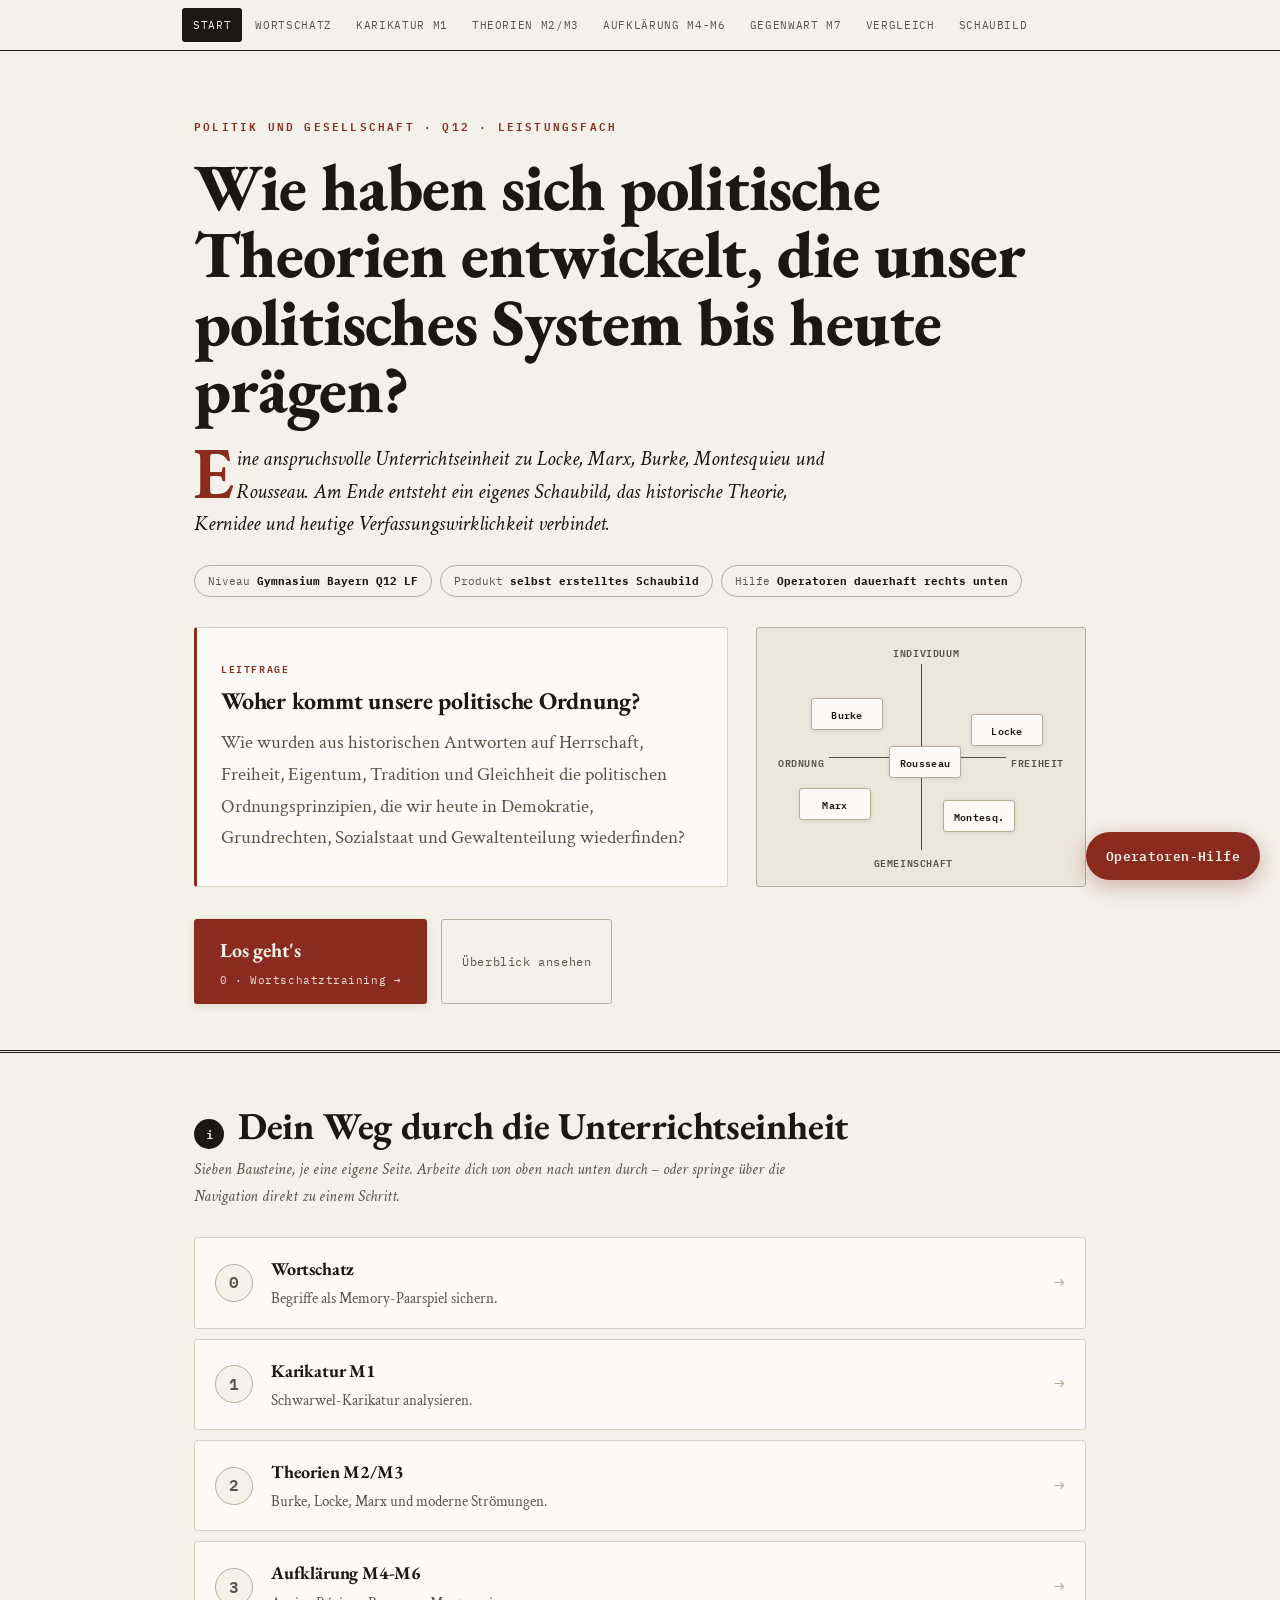
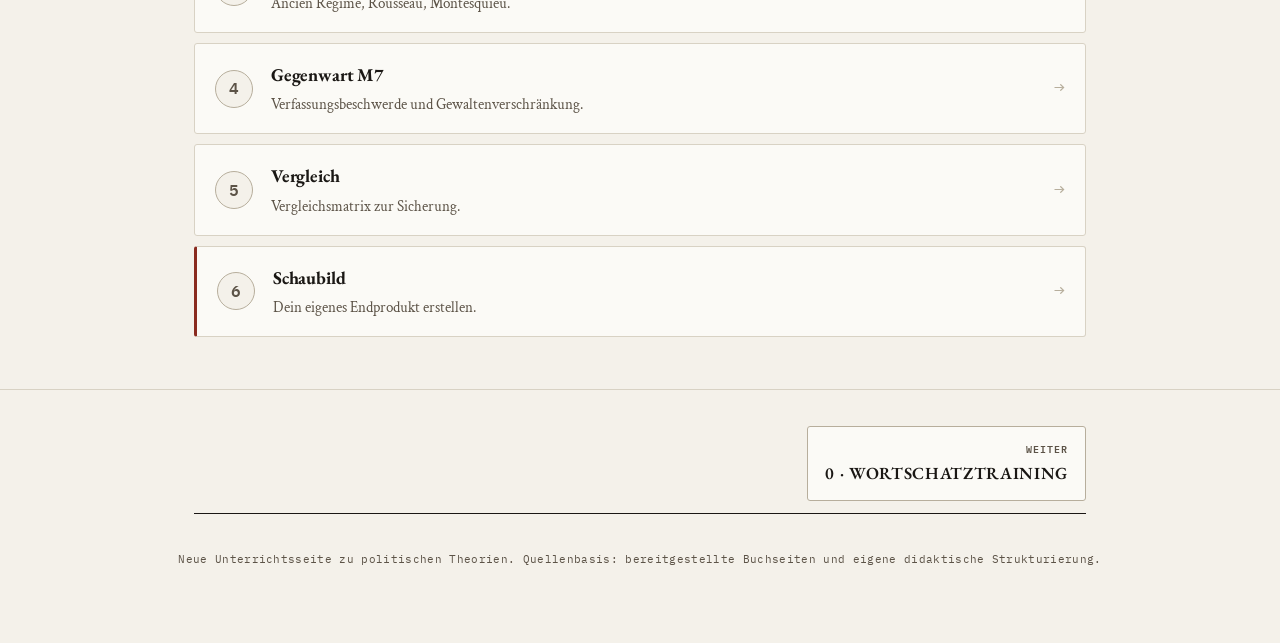
==== commit c61b1193: "Remove time/duration cues, open all tasks and solutions - Strip nav clock, phase minute badges (now " ====
--- a/index.html
+++ b/index.html
@@ -6,7 +6,7 @@
 <link rel="preconnect" href="https://fonts.googleapis.com">
 <link rel="preconnect" href="https://fonts.gstatic.com" crossorigin>
 <link rel="stylesheet" href="https://fonts.googleapis.com/css2?family=Archivo:wght@500;600;700;800&family=Spectral:ital,wght@0,400;0,500;0,600;1,400&family=IBM+Plex+Mono:wght@400;500;600&display=swap">
-<link rel="stylesheet" href="css/style.css">
+<link rel="stylesheet" href="css/style.css?v=5">
 <title>Politische Theorien - Start</title>
 </head>
 <body>
@@ -30,7 +30,6 @@
     <a href="block2.html">Gegenwart M7</a>
     <a href="vergleich.html">Vergleich</a>
     <a href="produkt.html">Schaubild</a>
-    <span class="nav-clock">Zeit: <b>2 x 90 Min</b></span>
   </div>
 </nav>
 
@@ -38,9 +37,8 @@
   <div class="wrap">
     <div class="eyebrow">Politik und Gesellschaft · Q12 · Leistungsfach</div>
     <h1>Wie haben sich politische Theorien entwickelt, die unser politisches System bis heute prägen?</h1>
-    <p class="lede">Eine anspruchsvolle Doppelstunde zu Locke, Marx, Burke, Montesquieu und Rousseau. Am Ende entsteht ein eigenes Schaubild, das historische Theorie, Kernidee und heutige Verfassungswirklichkeit verbindet.</p>
+    <p class="lede">Eine anspruchsvolle Unterrichtseinheit zu Locke, Marx, Burke, Montesquieu und Rousseau. Am Ende entsteht ein eigenes Schaubild, das historische Theorie, Kernidee und heutige Verfassungswirklichkeit verbindet.</p>
     <div class="meta-row">
-      <span class="chip">Format <b>2 x 90 Minuten</b></span>
       <span class="chip">Niveau <b>Gymnasium Bayern Q12 LF</b></span>
       <span class="chip">Produkt <b>selbst erstelltes Schaubild</b></span>
       <span class="chip">Hilfe <b>Operatoren dauerhaft rechts unten</b></span>
@@ -77,17 +75,17 @@
 
 <section id="ablauf">
   <div class="wrap">
-    <div class="sec-head"><span class="sec-num">i</span><h2>Dein Weg durch die Doppelstunde</h2></div>
+    <div class="sec-head"><span class="sec-num">i</span><h2>Dein Weg durch die Unterrichtseinheit</h2></div>
     <p class="sec-sub">Sieben Bausteine, je eine eigene Seite. Arbeite dich von oben nach unten durch – oder springe über die Navigation direkt zu einem Schritt.</p>
-    <ol class="roadmap">
-      <li><a href="wortschatz.html"><span class="rm-num">0</span><span class="rm-body"><b>Wortschatz</b><span class="rm-desc">Begriffe als Memory-Paarspiel sichern.</span></span><span class="rm-go" aria-hidden="true">&rarr;</span></a></li>
-      <li><a href="aufhaenger.html"><span class="rm-num">1</span><span class="rm-body"><b>Karikatur M1</b><span class="rm-desc">Schwarwel-Karikatur analysieren.</span></span><span class="rm-go" aria-hidden="true">&rarr;</span></a></li>
-      <li><a href="block1.html"><span class="rm-num">2</span><span class="rm-body"><b>Theorien M2/M3</b><span class="rm-desc">Burke, Locke, Marx und moderne Strömungen.</span></span><span class="rm-go" aria-hidden="true">&rarr;</span></a></li>
-      <li><a href="aufklaerung.html"><span class="rm-num">3</span><span class="rm-body"><b>Aufklärung M4-M6</b><span class="rm-desc">Ancien Régime, Rousseau, Montesquieu.</span></span><span class="rm-go" aria-hidden="true">&rarr;</span></a></li>
-      <li><a href="block2.html"><span class="rm-num">4</span><span class="rm-body"><b>Gegenwart M7</b><span class="rm-desc">Verfassungsbeschwerde und Gewaltenverschränkung.</span></span><span class="rm-go" aria-hidden="true">&rarr;</span></a></li>
-      <li><a href="vergleich.html"><span class="rm-num">5</span><span class="rm-body"><b>Vergleich</b><span class="rm-desc">Vergleichsmatrix zur Sicherung.</span></span><span class="rm-go" aria-hidden="true">&rarr;</span></a></li>
-      <li class="rm-final"><a href="produkt.html"><span class="rm-num">6</span><span class="rm-body"><b>Schaubild</b><span class="rm-desc">Dein eigenes Endprodukt erstellen.</span></span><span class="rm-go" aria-hidden="true">&rarr;</span></a></li>
-    </ol>
+    <div class="roadmap">
+      <a href="wortschatz.html" class="rm-step"><span class="rm-num">0</span><span class="rm-body"><b>Wortschatz</b><span class="rm-desc">Begriffe als Memory-Paarspiel sichern.</span></span><span class="rm-go" aria-hidden="true">&rarr;</span></a>
+      <a href="aufhaenger.html" class="rm-step"><span class="rm-num">1</span><span class="rm-body"><b>Karikatur M1</b><span class="rm-desc">Schwarwel-Karikatur analysieren.</span></span><span class="rm-go" aria-hidden="true">&rarr;</span></a>
+      <a href="block1.html" class="rm-step"><span class="rm-num">2</span><span class="rm-body"><b>Theorien M2/M3</b><span class="rm-desc">Burke, Locke, Marx und moderne Strömungen.</span></span><span class="rm-go" aria-hidden="true">&rarr;</span></a>
+      <a href="aufklaerung.html" class="rm-step"><span class="rm-num">3</span><span class="rm-body"><b>Aufklärung M4-M6</b><span class="rm-desc">Ancien Régime, Rousseau, Montesquieu.</span></span><span class="rm-go" aria-hidden="true">&rarr;</span></a>
+      <a href="block2.html" class="rm-step"><span class="rm-num">4</span><span class="rm-body"><b>Gegenwart M7</b><span class="rm-desc">Verfassungsbeschwerde und Gewaltenverschränkung.</span></span><span class="rm-go" aria-hidden="true">&rarr;</span></a>
+      <a href="vergleich.html" class="rm-step"><span class="rm-num">5</span><span class="rm-body"><b>Vergleich</b><span class="rm-desc">Vergleichsmatrix zur Sicherung.</span></span><span class="rm-go" aria-hidden="true">&rarr;</span></a>
+      <a href="produkt.html" class="rm-step rm-final"><span class="rm-num">6</span><span class="rm-body"><b>Schaubild</b><span class="rm-desc">Dein eigenes Endprodukt erstellen.</span></span><span class="rm-go" aria-hidden="true">&rarr;</span></a>
+    </div>
   </div>
 </section>
 
@@ -101,6 +99,6 @@
   Neue Unterrichtsseite zu politischen Theorien. Quellenbasis: bereitgestellte Buchseiten und eigene didaktische Strukturierung.
 </footer>
 
-<script src="js/main.js"></script>
+<script src="js/main.js?v=5"></script>
 </body>
 </html>
--- a/css/style.css
+++ b/css/style.css
@@ -199,7 +199,8 @@
 .btn:disabled{background:var(--line);border-color:var(--line);color:#8a8375;cursor:not-allowed}
 .btn.ghost{background:transparent;color:var(--ink);border:1px solid var(--ink)}
 .btn.ghost:hover{background:var(--ink);color:var(--paper)}
-.reveal{display:none;margin-top:14px;border-top:1px dashed var(--line-strong);padding:14px;background:#f3efe6;border-radius:0 0 var(--r) var(--r);font-size:16px}
+.reveal{display:block;margin-top:14px;border-top:1px dashed var(--line-strong);padding:14px;background:#f3efe6;border-radius:0 0 var(--r) var(--r);font-size:16px}
+.reveal::before{content:"Lösung";display:inline-block;font-family:var(--font-mono);font-size:10px;letter-spacing:.1em;text-transform:uppercase;font-weight:600;color:var(--paper);background:var(--ok);border-radius:var(--r);padding:3px 8px;margin-bottom:8px}
 .reveal.show{display:block;animation:fade .25s var(--ease-out)}
 .diff{border-top:1px dashed var(--line-strong);margin-top:14px;padding-top:12px}
 .diff-row{display:flex;flex-wrap:wrap;gap:8px}
@@ -220,18 +221,17 @@
 .product-list div{background:var(--blatt);border:1px solid var(--line);border-top:2px solid var(--accent);border-radius:var(--r);padding:16px}
 
 /* start-page roadmap */
-.roadmap{list-style:none;margin:6px 0 0;padding:0;display:grid;gap:10px;counter-reset:none}
-.roadmap li{margin:0}
-.roadmap a{display:flex;align-items:center;gap:18px;text-decoration:none;background:var(--blatt);border:1px solid var(--line);border-radius:var(--r);padding:16px 20px;transition:border-color .16s var(--ease-out),transform .16s var(--ease-out),box-shadow .16s var(--ease-out)}
-.roadmap a:hover{border-color:var(--accent);transform:translateX(4px);box-shadow:0 3px 12px var(--shadow)}
+.roadmap{margin:6px 0 0;padding:0;display:grid;gap:10px}
+.rm-step{display:flex;align-items:center;gap:18px;text-decoration:none;background:var(--blatt);border:1px solid var(--line);border-radius:var(--r);padding:16px 20px;transition:border-color .16s var(--ease-out),transform .16s var(--ease-out),box-shadow .16s var(--ease-out)}
+.rm-step:hover{border-color:var(--accent);transform:translateX(4px);box-shadow:0 3px 12px var(--shadow)}
 .rm-num{flex:0 0 auto;width:38px;height:38px;display:flex;align-items:center;justify-content:center;font-family:var(--font-mono);font-weight:600;font-size:16px;color:var(--ink-soft);background:var(--paper);border:1px solid var(--line-strong);border-radius:50%;transition:background-color .16s ease,color .16s ease,border-color .16s ease}
-.roadmap a:hover .rm-num{background:var(--accent);color:var(--paper);border-color:var(--accent)}
+.rm-step:hover .rm-num{background:var(--accent);color:var(--paper);border-color:var(--accent)}
 .rm-body{display:flex;flex-direction:column;gap:2px;min-width:0}
 .rm-body b{font-family:var(--font-display);font-weight:700;font-size:18px;color:var(--ink);letter-spacing:-.01em}
 .rm-desc{color:var(--ink-soft);font-size:15px}
 .rm-go{flex:0 0 auto;margin-left:auto;font-family:var(--font-mono);color:var(--line-strong);font-size:18px;transition:color .16s ease,transform .16s var(--ease-out)}
-.roadmap a:hover .rm-go{color:var(--accent);transform:translateX(3px)}
-.rm-final a{border-left:3px solid var(--accent)}
+.rm-step:hover .rm-go{color:var(--accent);transform:translateX(3px)}
+.rm-final{border-left:3px solid var(--accent)}
 .rubric-grid{display:grid;grid-template-columns:repeat(auto-fit,minmax(210px,1fr));gap:14px}
 .rubric h3{margin-top:0}
 .rubric-card{background:#ece7dc;border:1px solid var(--line);border-radius:var(--r);padding:16px}
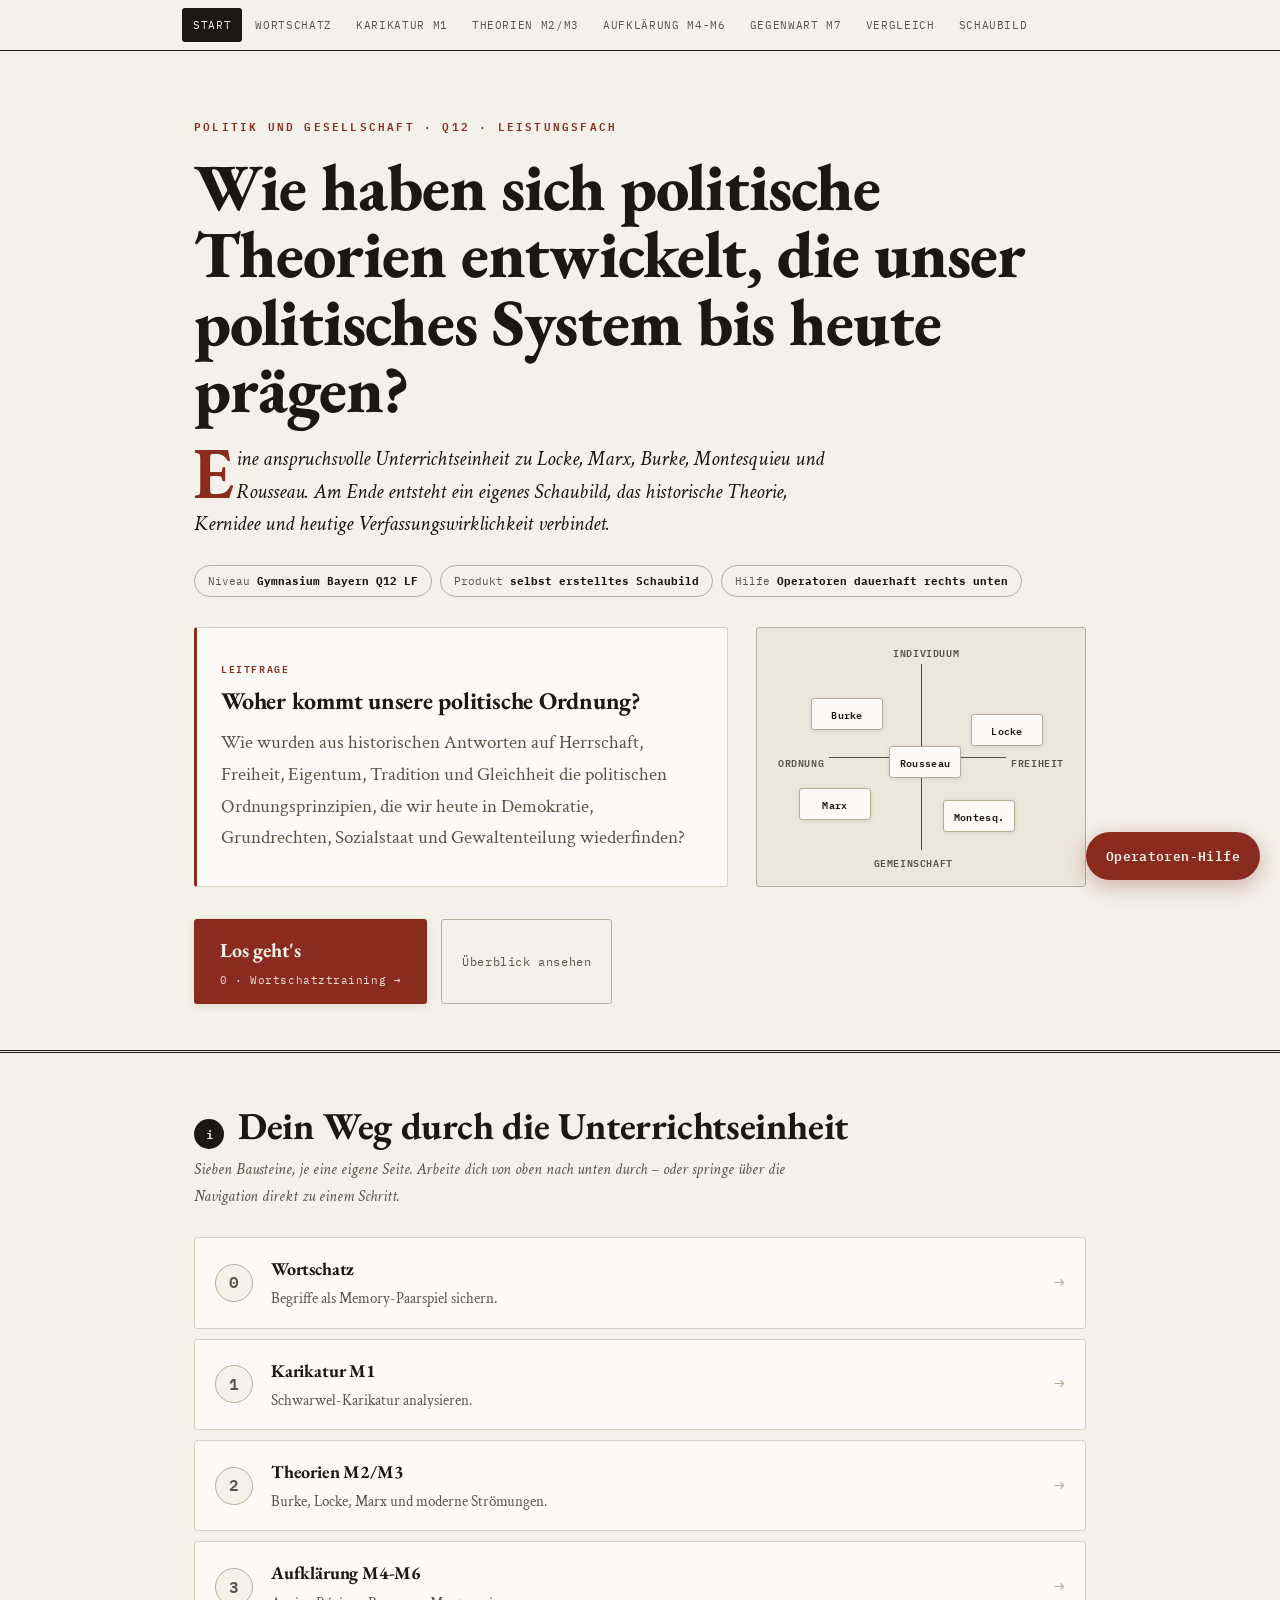
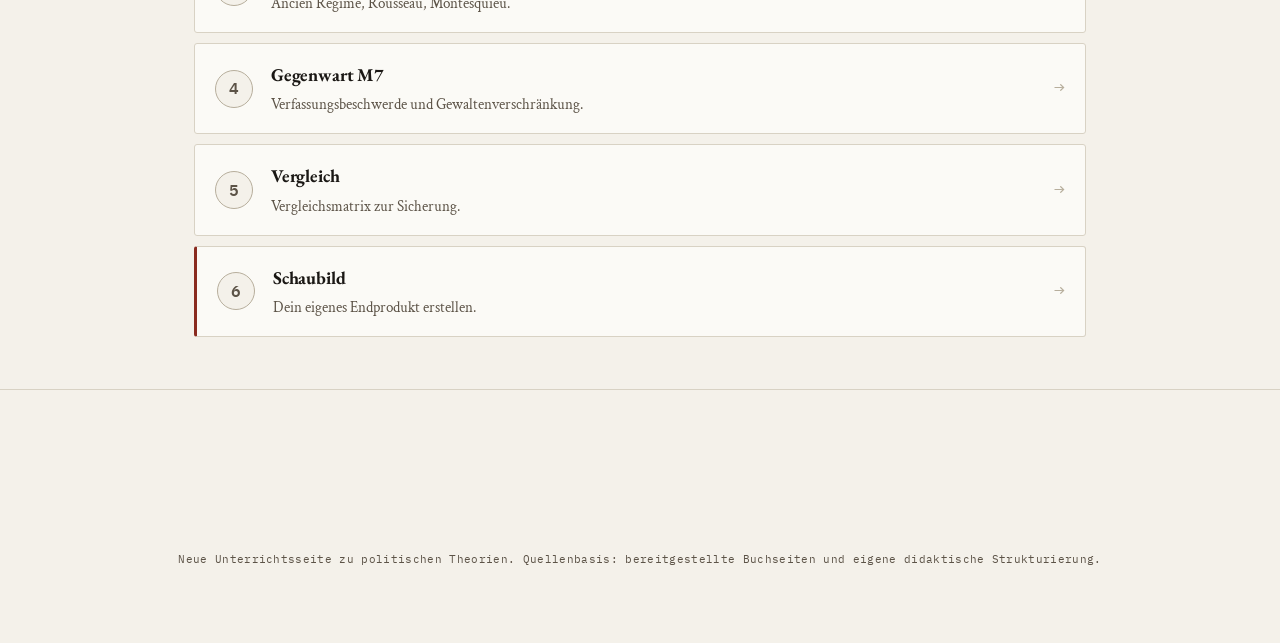
==== commit 37e85865: "Add self-checking interactive quizzes across lesson pages Four widget types (Wahr/Falsch, Multiple C" ====
--- a/css/style.css
+++ b/css/style.css
@@ -208,7 +208,69 @@
 .diff-body{display:none;background:#ece7dc;border-radius:var(--r);padding:12px;margin-top:8px;font-size:15.5px}
 .diff-body.show{display:block}
 
+/* Interaktive Aufgaben: Multiple Choice / Mehrfachauswahl */
+.task.quiz .qtext{margin-bottom:4px}
+.choices{list-style:none;margin:10px 0 0;padding:0;display:grid;gap:8px}
+.choice{width:100%;text-align:left;font-family:var(--font-body);font-size:17px;line-height:1.4;color:var(--ink);background:#fdfcf9;border:1px solid var(--line-strong);border-radius:var(--r);padding:12px 14px;min-height:44px;cursor:pointer;transition:border-color .15s ease,background-color .15s ease}
+.choice:hover:not(:disabled){border-color:var(--ink)}
+.choice.selected{border-color:var(--dienst);background:#e9eff6}
+.choice.correct{border-color:var(--ok);background:#eef4ee;color:var(--ink)}
+.choice.correct::after{content:" \2713";color:var(--ok);font-weight:700}
+.choice.wrong{border-color:var(--accent);background:#f6ecea;color:var(--ink-soft);text-decoration:line-through}
+.choice.missed{border-style:dashed;border-color:var(--ok)}
+.choice.missed::after{content:" \2190 fehlt";font-family:var(--font-mono);font-size:11px;color:var(--ok);text-decoration:none}
+.choice:disabled{cursor:default}
+.quiz-hint{font-family:var(--font-mono);font-size:12px;color:var(--ink-soft);margin:8px 0 0}
+.quiz-check{margin-top:12px}
+.quiz-fb{display:none;margin-top:12px;padding:12px;border-radius:var(--r);font-size:16px;line-height:1.5}
+.quiz-fb.show{display:block;animation:fade .25s var(--ease-out)}
+.quiz-fb.ok{background:#eef4ee;border:1px solid var(--ok);color:var(--ink)}
+.quiz-fb.warn{background:#f6efe0;border:1px solid var(--warn);color:var(--ink)}
+
+/* Wahr/Falsch */
+.tf-list{display:grid;gap:10px;margin:10px 0 0}
+.tf-row{display:flex;gap:12px;align-items:center;justify-content:space-between;flex-wrap:wrap;background:#fdfcf9;border:1px solid var(--line);border-radius:var(--r);padding:12px 14px}
+.tf-row.solved{background:#eef4ee;border-color:var(--ok)}
+.tf-stmt{font-size:16.5px;flex:1;min-width:200px}
+.tf-btns{display:flex;gap:8px;flex:0 0 auto}
+.tf-btn{font-family:var(--font-mono);font-size:12px;font-weight:600;border:1px solid var(--line-strong);background:var(--blatt);color:var(--steel);border-radius:var(--r);padding:9px 16px;min-height:44px;cursor:pointer;transition:border-color .15s ease,background-color .15s ease}
+.tf-btn:hover:not(:disabled){border-color:var(--ink)}
+.tf-btn.correct{background:var(--ok);color:var(--paper);border-color:var(--ok)}
+.tf-btn.wrong{background:#f6ecea;color:var(--accent);border-color:var(--accent)}
+.tf-btn:disabled{cursor:default}
+
+/* Zuordnung (Klick-Paare) */
+.match-grid{display:grid;grid-template-columns:1fr 1fr;gap:12px;margin:10px 0 0}
+.match-col{display:grid;gap:8px;align-content:start}
+.match-head{font-family:var(--font-mono);font-size:10px;letter-spacing:.08em;text-transform:uppercase;font-weight:600;color:var(--ink-soft);margin:0 0 2px}
+.match-item{width:100%;text-align:left;font-family:var(--font-body);font-size:16px;line-height:1.35;color:var(--ink);background:#fdfcf9;border:1px solid var(--line-strong);border-radius:var(--r);padding:11px 13px;min-height:44px;cursor:pointer;transition:border-color .15s ease,background-color .15s ease}
+.match-col[data-side="left"] .match-item{font-family:var(--font-mono);font-weight:600;color:var(--accent)}
+.match-item:hover:not(:disabled){border-color:var(--ink)}
+.match-item.picked{border-color:var(--dienst);background:#e9eff6}
+.match-item.wrong{border-color:var(--accent);background:#f6ecea}
+.match-item.done{border-color:var(--ok);background:#eef4ee;cursor:default;opacity:.9}
+.match-item:disabled{cursor:default}
+@media(max-width:760px){.match-grid{grid-template-columns:1fr}}
+
 .matrix{overflow-x:auto;border:1px solid var(--line-strong);border-radius:var(--r);background:var(--blatt);margin:20px 0}
+
+/* Vergleichsmatrix Drag-and-drop */
+.matrix-drag{margin:18px 0}
+.chip-pool{display:flex;flex-wrap:wrap;gap:8px;min-height:70px;padding:12px;background:#ece7dc;border:1px dashed var(--line-strong);border-radius:var(--r);margin:0 0 16px}
+.chip-pool.over{border-color:var(--accent);background:#e6ddcf}
+.mchip{cursor:grab;user-select:none;background:var(--blatt);border:1px solid var(--line-strong);border-radius:var(--r);padding:7px 10px;font-size:13.5px;line-height:1.35;box-shadow:0 1px 3px var(--shadow);max-width:230px}
+.mchip:active{cursor:grabbing}
+.mchip.sel{outline:3px solid var(--dienst);outline-offset:2px}
+td.drop{background:#f6f2ea;min-width:150px}
+td.drop.over{background:#e7efe7}
+td.drop .mchip{max-width:none;width:100%;box-shadow:none;cursor:grab}
+td.drop.correct{background:#e3efe6}
+td.drop.correct .mchip{border-color:var(--ok)}
+td.drop.wrong{background:#f4e4e1}
+td.drop.wrong .mchip{border-color:var(--accent)}
+.matrix-ctrl{display:flex;gap:10px;flex-wrap:wrap;margin-top:14px}
+.matrix-status{font-family:var(--font-mono);font-size:14px;color:var(--ink-soft);margin:10px 0 0}
+.matrix-status.ok{color:var(--ok);font-weight:600}
 table{border-collapse:collapse;width:100%;min-width:760px;font-size:15px}
 th,td{padding:12px 14px;border-bottom:1px solid var(--line);vertical-align:top;text-align:left}
 th{font-family:var(--font-mono);font-size:11px;letter-spacing:.05em;text-transform:uppercase;background:#ece7dc;border-bottom:2px solid var(--ink)}
